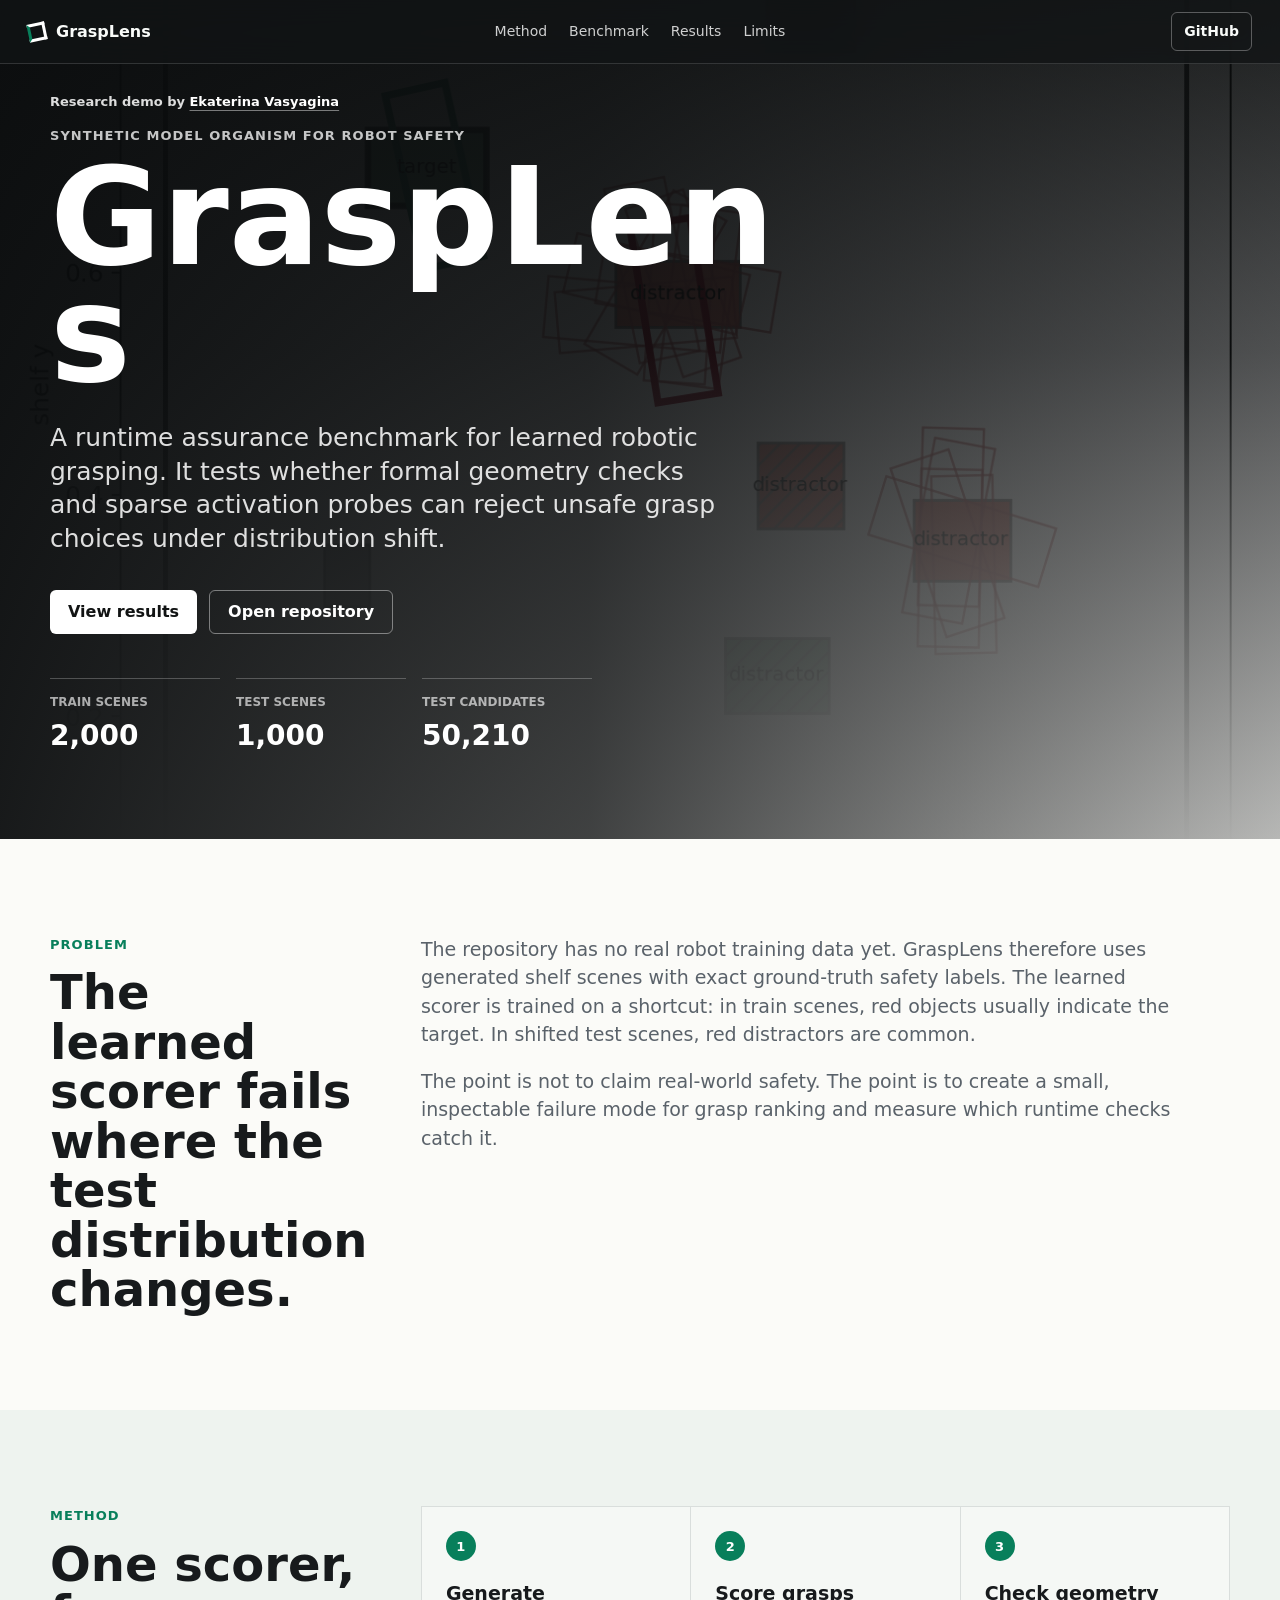
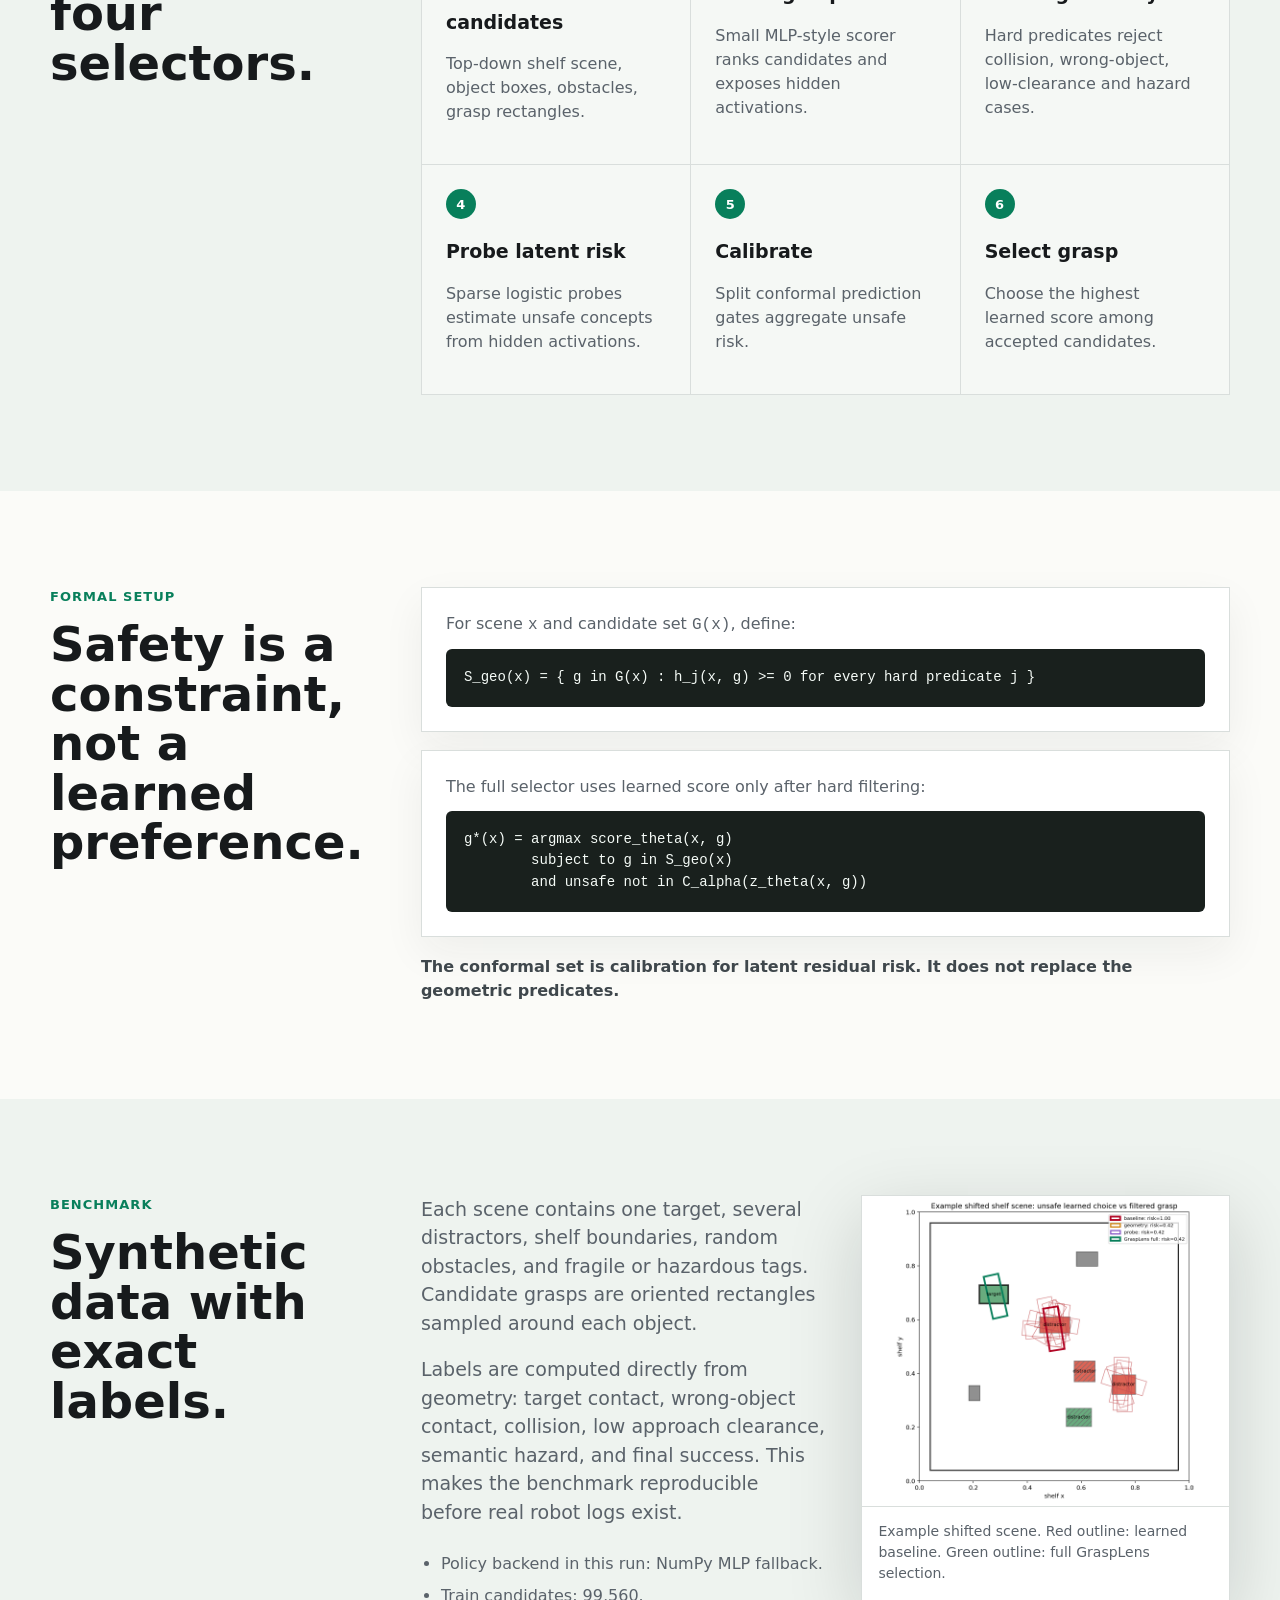
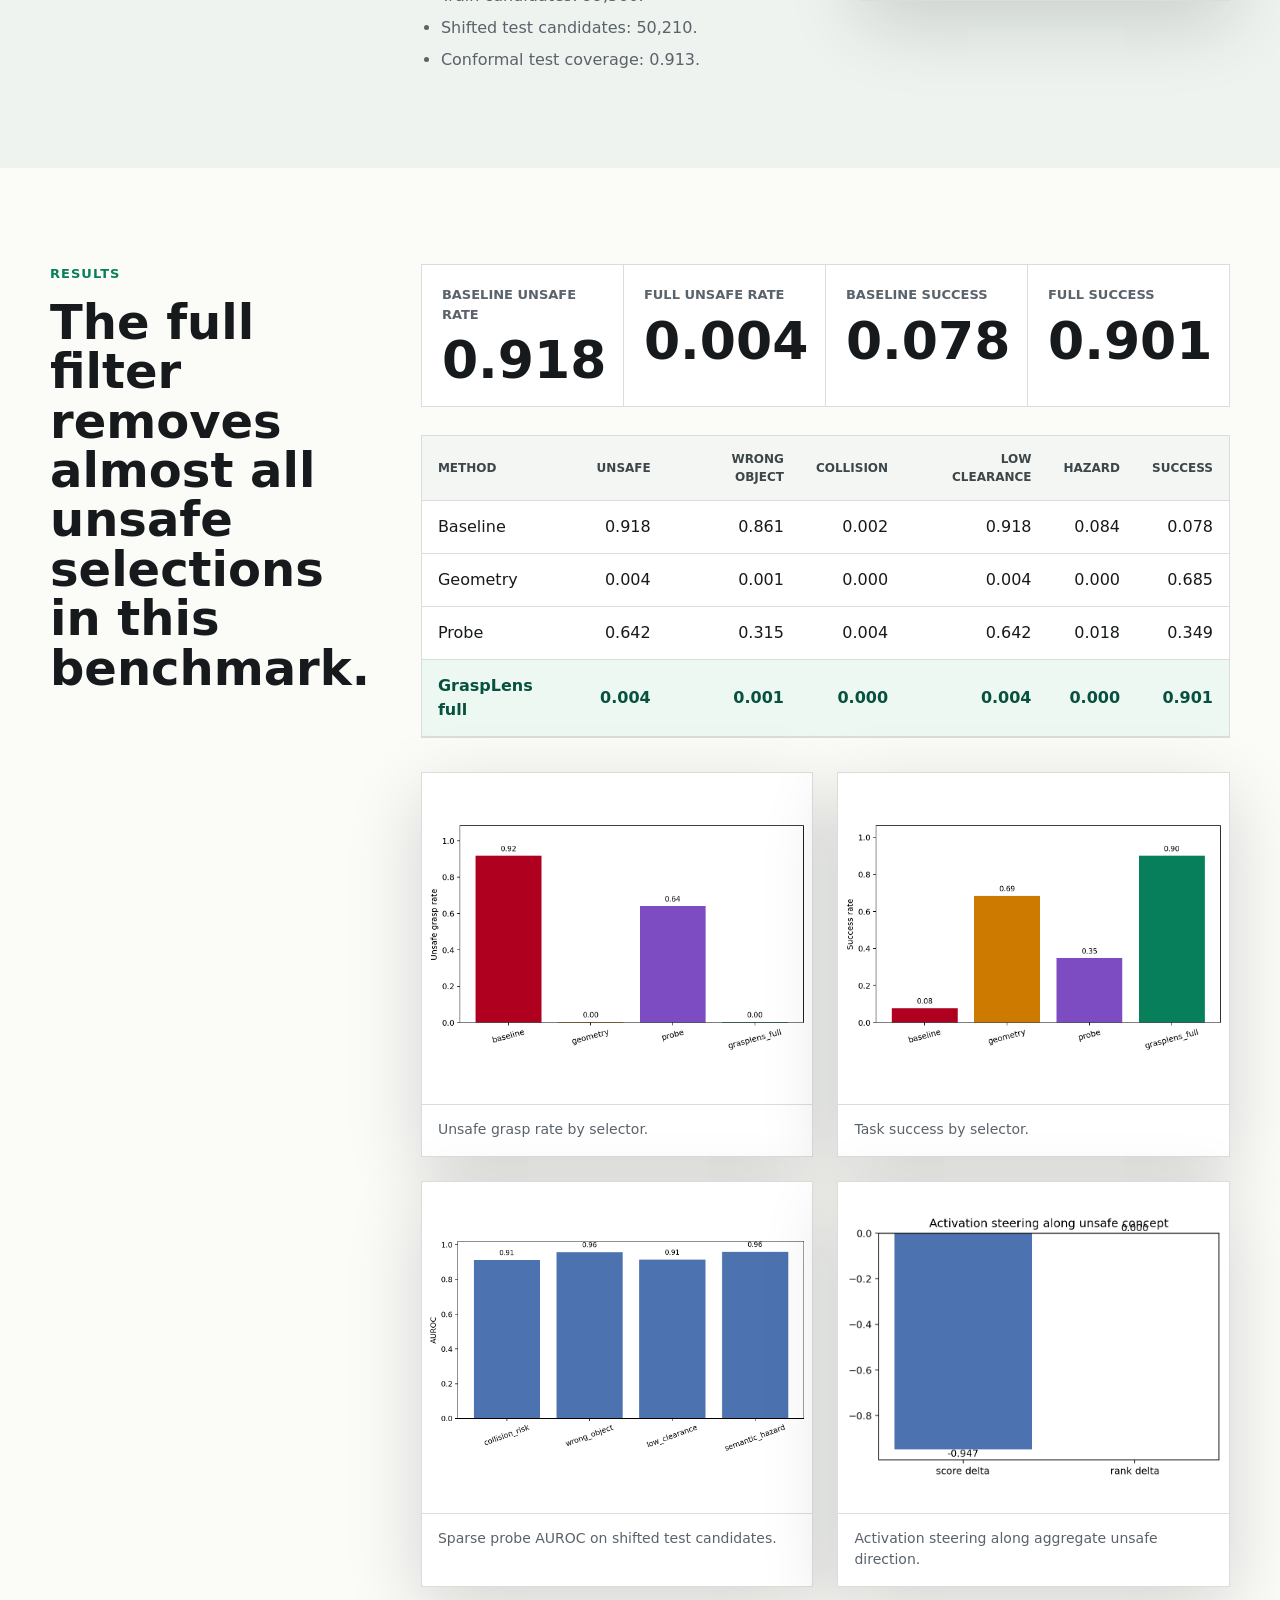
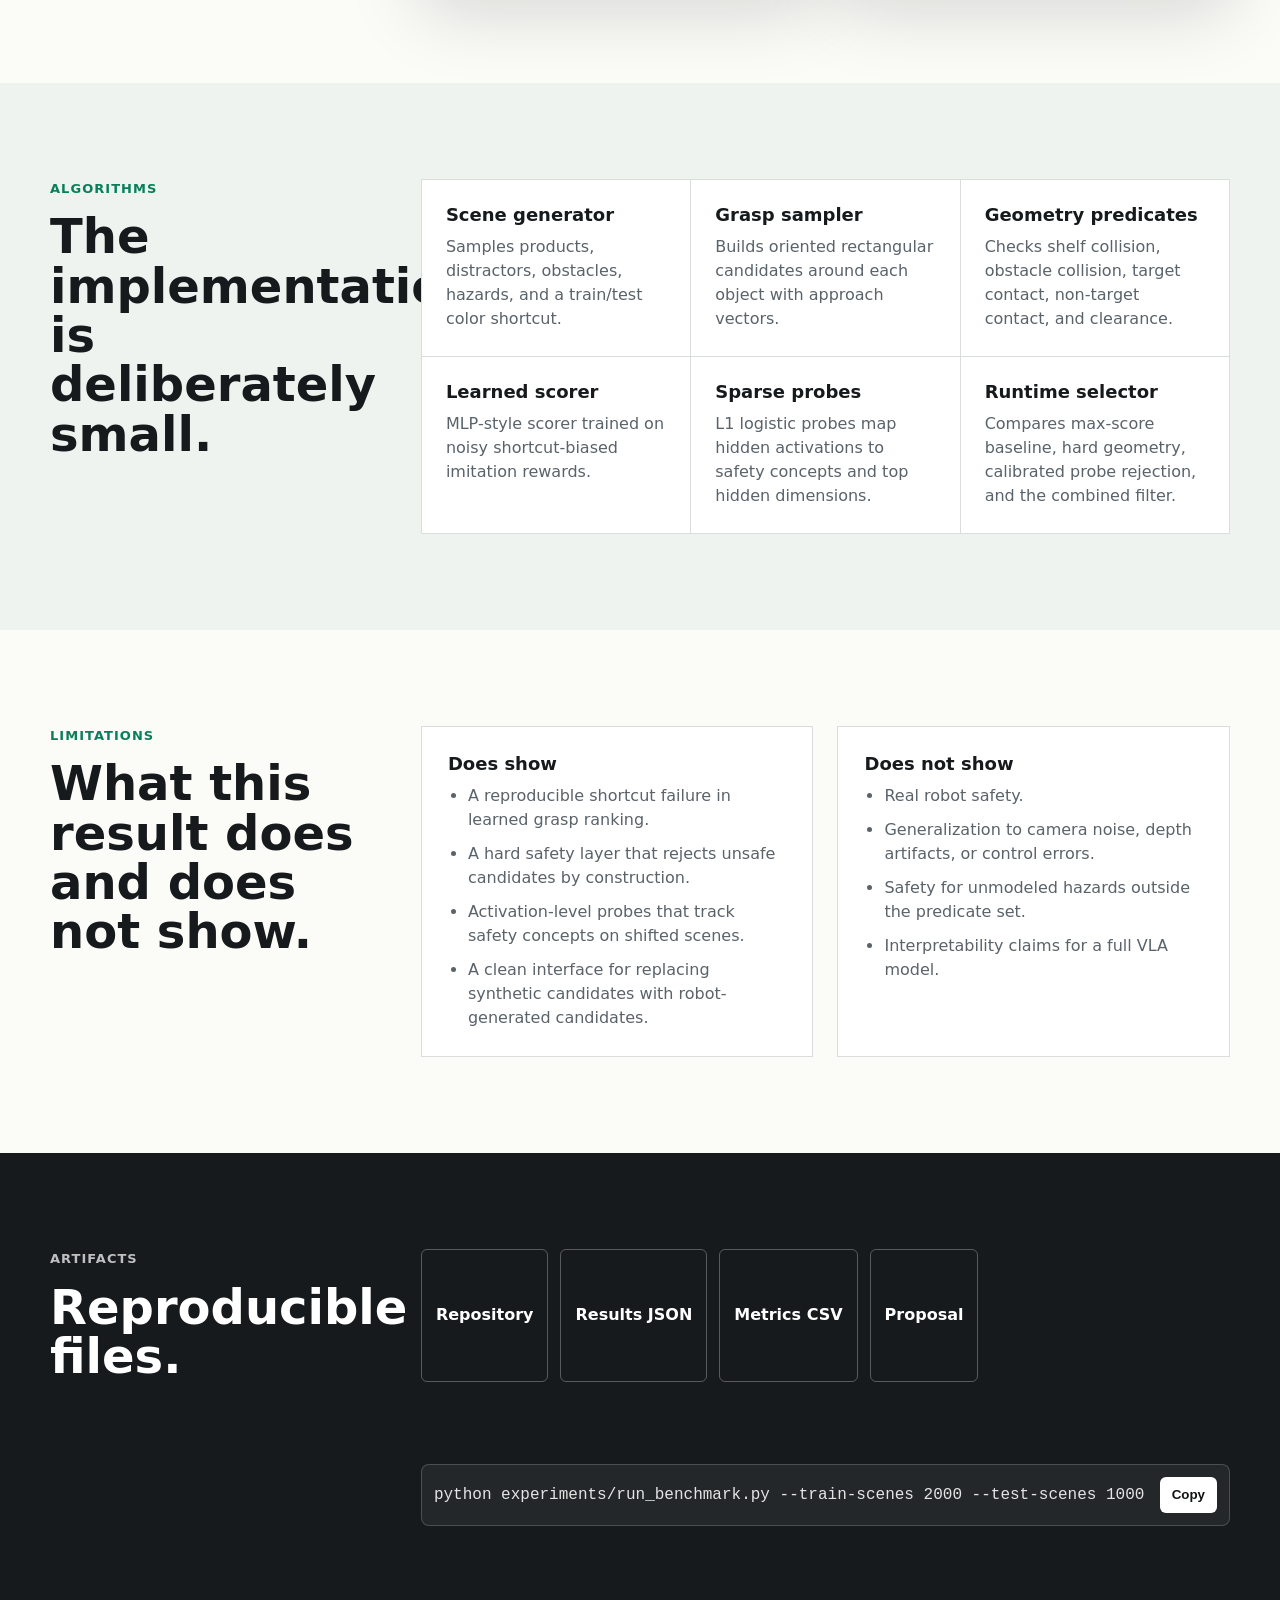
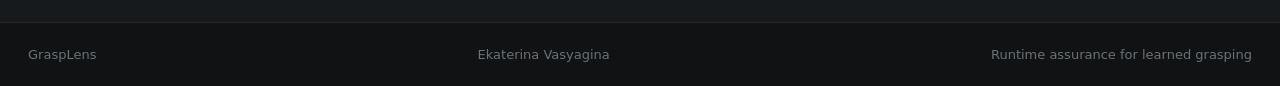
==== docs/index.html @ 4c976c4c "Add GitHub Pages R&D site" ====
<!doctype html>
<html lang="en">
  <head>
    <meta charset="utf-8" />
    <meta name="viewport" content="width=device-width, initial-scale=1" />
    <title>GraspLens | Interpretable Runtime Assurance for Learned Grasping</title>
    <meta
      name="description"
      content="GraspLens is a synthetic R&D benchmark for learned robotic grasping under distribution shift, with formal safety predicates, sparse probes, and runtime filtering."
    />
    <meta property="og:title" content="GraspLens" />
    <meta
      property="og:description"
      content="Interpretable runtime assurance benchmark for learned robotic grasping."
    />
    <meta property="og:type" content="website" />
    <link rel="stylesheet" href="assets/styles.css" />
  </head>
  <body>
    <header class="site-header" aria-label="Primary navigation">
      <a class="brand" href="#top" aria-label="GraspLens home">
        <span class="brand-mark" aria-hidden="true"></span>
        <span>GraspLens</span>
      </a>
      <nav class="nav-links" aria-label="Page sections">
        <a href="#method">Method</a>
        <a href="#benchmark">Benchmark</a>
        <a href="#results">Results</a>
        <a href="#limits">Limits</a>
      </nav>
      <a class="repo-link" href="https://github.com/vskates/grasplens">GitHub</a>
    </header>

    <main id="top">
      <section class="hero" aria-labelledby="hero-title">
        <div class="hero-media" aria-hidden="true">
          <img src="assets/figures/example_scene.png" alt="" />
        </div>
        <div class="hero-shade" aria-hidden="true"></div>
        <div class="hero-content">
          <p class="author-line">
            Research demo by
            <a href="https://www.linkedin.com/in/ekaterina-vasyagina-bentley-3b357a39a/">
              Ekaterina Vasyagina
            </a>
          </p>
          <p class="eyebrow">Synthetic model organism for robot safety</p>
          <h1 id="hero-title">GraspLens</h1>
          <p class="hero-copy">
            A runtime assurance benchmark for learned robotic grasping. It tests whether
            formal geometry checks and sparse activation probes can reject unsafe grasp
            choices under distribution shift.
          </p>
          <div class="hero-actions" aria-label="Project links">
            <a class="button primary" href="#results">View results</a>
            <a class="button secondary" href="https://github.com/vskates/grasplens">Open repository</a>
          </div>
          <dl class="hero-stats" aria-label="Default run summary">
            <div>
              <dt>Train scenes</dt>
              <dd>2,000</dd>
            </div>
            <div>
              <dt>Test scenes</dt>
              <dd>1,000</dd>
            </div>
            <div>
              <dt>Test candidates</dt>
              <dd>50,210</dd>
            </div>
          </dl>
        </div>
      </section>

      <section class="section lead-section" aria-labelledby="summary-title">
        <div class="section-grid">
          <div>
            <p class="section-label">Problem</p>
            <h2 id="summary-title">The learned scorer fails where the test distribution changes.</h2>
          </div>
          <div class="lead-copy">
            <p>
              The repository has no real robot training data yet. GraspLens therefore uses
              generated shelf scenes with exact ground-truth safety labels. The learned
              scorer is trained on a shortcut: in train scenes, red objects usually indicate
              the target. In shifted test scenes, red distractors are common.
            </p>
            <p>
              The point is not to claim real-world safety. The point is to create a small,
              inspectable failure mode for grasp ranking and measure which runtime checks
              catch it.
            </p>
          </div>
        </div>
      </section>

      <section class="section band" id="method" aria-labelledby="method-title">
        <div class="section-grid">
          <div>
            <p class="section-label">Method</p>
            <h2 id="method-title">One scorer, four selectors.</h2>
          </div>
          <div class="method-flow" aria-label="GraspLens pipeline">
            <div class="flow-item">
              <span>1</span>
              <strong>Generate candidates</strong>
              <p>Top-down shelf scene, object boxes, obstacles, grasp rectangles.</p>
            </div>
            <div class="flow-item">
              <span>2</span>
              <strong>Score grasps</strong>
              <p>Small MLP-style scorer ranks candidates and exposes hidden activations.</p>
            </div>
            <div class="flow-item">
              <span>3</span>
              <strong>Check geometry</strong>
              <p>Hard predicates reject collision, wrong-object, low-clearance and hazard cases.</p>
            </div>
            <div class="flow-item">
              <span>4</span>
              <strong>Probe latent risk</strong>
              <p>Sparse logistic probes estimate unsafe concepts from hidden activations.</p>
            </div>
            <div class="flow-item">
              <span>5</span>
              <strong>Calibrate</strong>
              <p>Split conformal prediction gates aggregate unsafe risk.</p>
            </div>
            <div class="flow-item">
              <span>6</span>
              <strong>Select grasp</strong>
              <p>Choose the highest learned score among accepted candidates.</p>
            </div>
          </div>
        </div>
      </section>

      <section class="section" aria-labelledby="formal-title">
        <div class="section-grid">
          <div>
            <p class="section-label">Formal setup</p>
            <h2 id="formal-title">Safety is a constraint, not a learned preference.</h2>
          </div>
          <div class="formal-blocks">
            <div class="formula-panel">
              <p>For scene <code>x</code> and candidate set <code>G(x)</code>, define:</p>
              <pre><code>S_geo(x) = { g in G(x) : h_j(x, g) >= 0 for every hard predicate j }</code></pre>
            </div>
            <div class="formula-panel">
              <p>The full selector uses learned score only after hard filtering:</p>
              <pre><code>g*(x) = argmax score_theta(x, g)
        subject to g in S_geo(x)
        and unsafe not in C_alpha(z_theta(x, g))</code></pre>
            </div>
            <p class="note">
              The conformal set is calibration for latent residual risk. It does not replace
              the geometric predicates.
            </p>
          </div>
        </div>
      </section>

      <section class="section band" id="benchmark" aria-labelledby="benchmark-title">
        <div class="section-grid">
          <div>
            <p class="section-label">Benchmark</p>
            <h2 id="benchmark-title">Synthetic data with exact labels.</h2>
          </div>
          <div class="benchmark-layout">
            <div class="benchmark-text">
              <p>
                Each scene contains one target, several distractors, shelf boundaries,
                random obstacles, and fragile or hazardous tags. Candidate grasps are
                oriented rectangles sampled around each object.
              </p>
              <p>
                Labels are computed directly from geometry: target contact, wrong-object
                contact, collision, low approach clearance, semantic hazard, and final
                success. This makes the benchmark reproducible before real robot logs exist.
              </p>
              <ul class="tight-list">
                <li>Policy backend in this run: NumPy MLP fallback.</li>
                <li>Train candidates: 99,560.</li>
                <li>Shifted test candidates: 50,210.</li>
                <li>Conformal test coverage: 0.913.</li>
              </ul>
            </div>
            <figure class="image-frame">
              <img
                src="assets/figures/example_scene.png"
                alt="Example shelf scene where the learned baseline selects a red distractor and GraspLens selects the target."
              />
              <figcaption>
                Example shifted scene. Red outline: learned baseline. Green outline:
                full GraspLens selection.
              </figcaption>
            </figure>
          </div>
        </div>
      </section>

      <section class="section results-section" id="results" aria-labelledby="results-title">
        <div class="section-grid">
          <div>
            <p class="section-label">Results</p>
            <h2 id="results-title">The full filter removes almost all unsafe selections in this benchmark.</h2>
          </div>
          <div>
            <div class="metric-strip" aria-label="Key result metrics">
              <div>
                <span>Baseline unsafe rate</span>
                <strong>0.918</strong>
              </div>
              <div>
                <span>Full unsafe rate</span>
                <strong>0.004</strong>
              </div>
              <div>
                <span>Baseline success</span>
                <strong>0.078</strong>
              </div>
              <div>
                <span>Full success</span>
                <strong>0.901</strong>
              </div>
            </div>

            <div class="table-wrap">
              <table>
                <thead>
                  <tr>
                    <th>Method</th>
                    <th>Unsafe</th>
                    <th>Wrong object</th>
                    <th>Collision</th>
                    <th>Low clearance</th>
                    <th>Hazard</th>
                    <th>Success</th>
                  </tr>
                </thead>
                <tbody>
                  <tr>
                    <td>Baseline</td>
                    <td>0.918</td>
                    <td>0.861</td>
                    <td>0.002</td>
                    <td>0.918</td>
                    <td>0.084</td>
                    <td>0.078</td>
                  </tr>
                  <tr>
                    <td>Geometry</td>
                    <td>0.004</td>
                    <td>0.001</td>
                    <td>0.000</td>
                    <td>0.004</td>
                    <td>0.000</td>
                    <td>0.685</td>
                  </tr>
                  <tr>
                    <td>Probe</td>
                    <td>0.642</td>
                    <td>0.315</td>
                    <td>0.004</td>
                    <td>0.642</td>
                    <td>0.018</td>
                    <td>0.349</td>
                  </tr>
                  <tr class="strong-row">
                    <td>GraspLens full</td>
                    <td>0.004</td>
                    <td>0.001</td>
                    <td>0.000</td>
                    <td>0.004</td>
                    <td>0.000</td>
                    <td>0.901</td>
                  </tr>
                </tbody>
              </table>
            </div>

            <div class="figure-grid">
              <figure class="image-frame">
                <img src="assets/figures/unsafe_rate_by_method.png" alt="Unsafe grasp rate by selection method." />
                <figcaption>Unsafe grasp rate by selector.</figcaption>
              </figure>
              <figure class="image-frame">
                <img src="assets/figures/success_rate_by_method.png" alt="Success rate by selection method." />
                <figcaption>Task success by selector.</figcaption>
              </figure>
              <figure class="image-frame">
                <img src="assets/figures/probe_auroc_by_concept.png" alt="Probe AUROC values for safety concepts." />
                <figcaption>Sparse probe AUROC on shifted test candidates.</figcaption>
              </figure>
              <figure class="image-frame">
                <img src="assets/figures/activation_patching_effect.png" alt="Activation patching effect on unsafe ranking." />
                <figcaption>Activation steering along aggregate unsafe direction.</figcaption>
              </figure>
            </div>
          </div>
        </div>
      </section>

      <section class="section band" aria-labelledby="algorithms-title">
        <div class="section-grid">
          <div>
            <p class="section-label">Algorithms</p>
            <h2 id="algorithms-title">The implementation is deliberately small.</h2>
          </div>
          <div class="algorithm-grid">
            <article>
              <h3>Scene generator</h3>
              <p>Samples products, distractors, obstacles, hazards, and a train/test color shortcut.</p>
            </article>
            <article>
              <h3>Grasp sampler</h3>
              <p>Builds oriented rectangular candidates around each object with approach vectors.</p>
            </article>
            <article>
              <h3>Geometry predicates</h3>
              <p>Checks shelf collision, obstacle collision, target contact, non-target contact, and clearance.</p>
            </article>
            <article>
              <h3>Learned scorer</h3>
              <p>MLP-style scorer trained on noisy shortcut-biased imitation rewards.</p>
            </article>
            <article>
              <h3>Sparse probes</h3>
              <p>L1 logistic probes map hidden activations to safety concepts and top hidden dimensions.</p>
            </article>
            <article>
              <h3>Runtime selector</h3>
              <p>Compares max-score baseline, hard geometry, calibrated probe rejection, and the combined filter.</p>
            </article>
          </div>
        </div>
      </section>

      <section class="section" id="limits" aria-labelledby="limits-title">
        <div class="section-grid">
          <div>
            <p class="section-label">Limitations</p>
            <h2 id="limits-title">What this result does and does not show.</h2>
          </div>
          <div class="limits-grid">
            <div>
              <h3>Does show</h3>
              <ul>
                <li>A reproducible shortcut failure in learned grasp ranking.</li>
                <li>A hard safety layer that rejects unsafe candidates by construction.</li>
                <li>Activation-level probes that track safety concepts on shifted scenes.</li>
                <li>A clean interface for replacing synthetic candidates with robot-generated candidates.</li>
              </ul>
            </div>
            <div>
              <h3>Does not show</h3>
              <ul>
                <li>Real robot safety.</li>
                <li>Generalization to camera noise, depth artifacts, or control errors.</li>
                <li>Safety for unmodeled hazards outside the predicate set.</li>
                <li>Interpretability claims for a full VLA model.</li>
              </ul>
            </div>
          </div>
        </div>
      </section>

      <section class="section artifacts" aria-labelledby="artifacts-title">
        <div class="section-grid">
          <div>
            <p class="section-label">Artifacts</p>
            <h2 id="artifacts-title">Reproducible files.</h2>
          </div>
          <div class="artifact-actions">
            <a href="https://github.com/vskates/grasplens">Repository</a>
            <a href="assets/data/results.json">Results JSON</a>
            <a href="assets/data/metrics.csv">Metrics CSV</a>
            <a href="https://github.com/vskates/grasplens/blob/main/proposal.md">Proposal</a>
          </div>
          <div class="run-command">
            <code>python experiments/run_benchmark.py --train-scenes 2000 --test-scenes 1000 --seed 0</code>
            <button type="button" data-copy-command aria-label="Copy run command">Copy</button>
          </div>
        </div>
      </section>
    </main>

    <footer class="site-footer">
      <span>GraspLens</span>
      <span>Ekaterina Vasyagina</span>
      <span>Runtime assurance for learned grasping</span>
    </footer>

    <script src="assets/site.js"></script>
  </body>
</html>
---- docs/assets/styles.css ----
:root {
  --ink: #171a1c;
  --muted: #5a626a;
  --line: #d9dedc;
  --paper: #fbfbf8;
  --band: #eef3ef;
  --green: #087f5b;
  --green-dark: #07513f;
  --red: #b21d3a;
  --amber: #c57218;
  --blue: #336a96;
  --violet: #7552a7;
  --shadow: 0 22px 70px rgba(13, 20, 18, 0.16);
  --max: 1180px;
}

* {
  box-sizing: border-box;
}

html {
  scroll-behavior: smooth;
}

body {
  margin: 0;
  color: var(--ink);
  background: var(--paper);
  font-family:
    Inter, ui-sans-serif, system-ui, -apple-system, BlinkMacSystemFont, "Segoe UI",
    sans-serif;
  line-height: 1.5;
  letter-spacing: 0;
  overflow-x: clip;
}

a {
  color: inherit;
}

img {
  display: block;
  max-width: 100%;
}

code,
pre {
  font-family: "SFMono-Regular", Consolas, "Liberation Mono", monospace;
}

.site-header {
  position: fixed;
  inset: 0 0 auto 0;
  z-index: 20;
  display: grid;
  grid-template-columns: 1fr auto 1fr;
  align-items: center;
  min-height: 64px;
  padding: 0 28px;
  color: #f9fbf9;
  background: rgba(18, 21, 22, 0.76);
  border-bottom: 1px solid rgba(255, 255, 255, 0.14);
  backdrop-filter: blur(18px);
}

.brand,
.repo-link,
.nav-links a,
.button,
.artifact-actions a {
  text-decoration: none;
}

.brand {
  display: inline-flex;
  align-items: center;
  gap: 10px;
  width: fit-content;
  font-weight: 760;
}

.brand-mark {
  width: 18px;
  height: 18px;
  border: 3px solid #ffffff;
  border-left-color: var(--green);
  transform: rotate(-12deg);
}

.nav-links {
  display: inline-flex;
  align-items: center;
  gap: 22px;
  color: rgba(255, 255, 255, 0.8);
  font-size: 14px;
}

.nav-links a:hover,
.repo-link:hover,
.author-line a:hover {
  color: #ffffff;
}

.repo-link {
  justify-self: end;
  padding: 8px 12px;
  border: 1px solid rgba(255, 255, 255, 0.3);
  border-radius: 6px;
  font-size: 14px;
  font-weight: 650;
}

.hero {
  position: relative;
  min-height: 86vh;
  overflow: hidden;
  color: #ffffff;
  background: #161819;
}

.hero-media,
.hero-shade {
  position: absolute;
  inset: 0;
}

.hero-media img {
  width: 100%;
  height: 100%;
  object-fit: cover;
  object-position: 64% 54%;
  filter: grayscale(0.15) saturate(0.8) contrast(1.08);
  opacity: 0.46;
}

.hero-shade {
  background:
    linear-gradient(90deg, rgba(10, 12, 13, 0.94) 0%, rgba(12, 14, 15, 0.78) 46%, rgba(12, 14, 15, 0.28) 100%),
    linear-gradient(180deg, rgba(8, 10, 10, 0.78) 0%, rgba(8, 10, 10, 0.2) 42%, rgba(251, 251, 248, 0.98) 100%);
}

.hero-content {
  position: relative;
  z-index: 2;
  display: flex;
  flex-direction: column;
  justify-content: center;
  width: min(calc(100% - 40px), var(--max));
  min-height: 86vh;
  margin: 0 auto;
  padding: 92px 0 82px;
}

.author-line,
.eyebrow,
.section-label {
  margin: 0 0 14px;
  color: rgba(255, 255, 255, 0.76);
  font-size: 13px;
  font-weight: 760;
  letter-spacing: 0.08em;
  text-transform: uppercase;
}

.author-line {
  color: rgba(255, 255, 255, 0.86);
  text-transform: none;
  letter-spacing: 0;
}

.author-line a {
  color: #ffffff;
  text-decoration-color: rgba(255, 255, 255, 0.44);
  text-underline-offset: 4px;
}

.hero h1 {
  margin: 0;
  max-width: 780px;
  font-size: clamp(72px, 11vw, 136px);
  line-height: 0.86;
  letter-spacing: 0;
  overflow-wrap: anywhere;
}

.hero-copy {
  max-width: 680px;
  margin: 28px 0 0;
  color: rgba(255, 255, 255, 0.86);
  font-size: clamp(18px, 2.2vw, 25px);
  line-height: 1.35;
}

.hero-actions {
  display: flex;
  flex-wrap: wrap;
  gap: 12px;
  margin-top: 34px;
}

.button {
  display: inline-flex;
  align-items: center;
  justify-content: center;
  min-height: 44px;
  padding: 0 18px;
  border-radius: 6px;
  font-weight: 760;
}

.button.primary {
  background: #ffffff;
  color: #111313;
}

.button.secondary {
  color: #ffffff;
  border: 1px solid rgba(255, 255, 255, 0.42);
}

.hero-stats {
  display: grid;
  grid-template-columns: repeat(3, minmax(0, 170px));
  gap: 16px;
  max-width: 560px;
  margin: 44px 0 0;
}

.hero-stats div {
  padding-top: 14px;
  border-top: 1px solid rgba(255, 255, 255, 0.24);
}

.hero-stats dt {
  color: rgba(255, 255, 255, 0.64);
  font-size: 12px;
  font-weight: 720;
  text-transform: uppercase;
}

.hero-stats dd {
  margin: 4px 0 0;
  color: #ffffff;
  font-size: 28px;
  font-weight: 790;
}

.section {
  padding: 96px 0;
}

.band {
  background: var(--band);
}

.section-grid {
  display: grid;
  grid-template-columns: minmax(220px, 0.55fr) minmax(0, 1.45fr);
  gap: 64px;
  width: min(calc(100% - 40px), var(--max));
  margin: 0 auto;
}

.section-label {
  color: var(--green);
}

h2 {
  margin: 0;
  max-width: 460px;
  font-size: clamp(30px, 4vw, 48px);
  line-height: 1.03;
  letter-spacing: 0;
}

h3 {
  margin: 0 0 10px;
  font-size: 18px;
  line-height: 1.2;
}

p {
  color: var(--muted);
}

.lead-copy p,
.benchmark-text p {
  max-width: 760px;
  margin: 0 0 18px;
  font-size: 19px;
}

.method-flow {
  display: grid;
  grid-template-columns: repeat(3, minmax(0, 1fr));
  border-top: 1px solid var(--line);
  border-left: 1px solid var(--line);
}

.flow-item {
  min-height: 190px;
  padding: 24px;
  border-right: 1px solid var(--line);
  border-bottom: 1px solid var(--line);
  background: rgba(255, 255, 255, 0.38);
}

.flow-item span {
  display: inline-grid;
  place-items: center;
  width: 30px;
  height: 30px;
  margin-bottom: 18px;
  color: #ffffff;
  background: var(--green);
  border-radius: 50%;
  font-size: 13px;
  font-weight: 800;
}

.flow-item strong {
  display: block;
  font-size: 19px;
}

.flow-item p,
.algorithm-grid p,
.limits-grid li,
.tight-list li {
  color: var(--muted);
}

.formal-blocks {
  display: grid;
  gap: 18px;
}

.formula-panel {
  padding: 24px;
  background: #ffffff;
  border: 1px solid var(--line);
  box-shadow: 0 16px 40px rgba(30, 38, 34, 0.06);
}

.formula-panel p {
  margin: 0 0 12px;
}

pre {
  margin: 0;
  overflow-x: auto;
  padding: 18px;
  color: #f5fbf7;
  background: #19201d;
  border-radius: 6px;
  font-size: 14px;
  line-height: 1.55;
}

.note {
  max-width: 720px;
  margin: 0;
  color: #3f474c;
  font-weight: 620;
}

.benchmark-layout {
  display: grid;
  grid-template-columns: minmax(0, 0.9fr) minmax(300px, 0.82fr);
  gap: 36px;
  align-items: start;
}

.tight-list {
  display: grid;
  gap: 8px;
  margin: 26px 0 0;
  padding-left: 20px;
}

.image-frame {
  margin: 0;
  background: #ffffff;
  border: 1px solid var(--line);
  box-shadow: var(--shadow);
}

.image-frame img {
  width: 100%;
  aspect-ratio: 1.18 / 1;
  object-fit: contain;
  background: #ffffff;
}

.image-frame figcaption {
  padding: 14px 16px 16px;
  color: var(--muted);
  border-top: 1px solid var(--line);
  font-size: 14px;
}

.metric-strip {
  display: grid;
  grid-template-columns: repeat(4, minmax(0, 1fr));
  gap: 1px;
  margin-bottom: 28px;
  background: var(--line);
  border: 1px solid var(--line);
}

.metric-strip div {
  min-height: 116px;
  padding: 20px;
  background: #ffffff;
}

.metric-strip span {
  display: block;
  color: var(--muted);
  font-size: 13px;
  font-weight: 760;
  text-transform: uppercase;
}

.metric-strip strong {
  display: block;
  margin-top: 12px;
  font-size: clamp(34px, 5vw, 52px);
  line-height: 0.95;
}

.table-wrap {
  overflow-x: auto;
  margin-bottom: 34px;
  border: 1px solid var(--line);
  background: #ffffff;
}

table {
  width: 100%;
  min-width: 760px;
  border-collapse: collapse;
}

th,
td {
  padding: 14px 16px;
  text-align: right;
  border-bottom: 1px solid var(--line);
}

th:first-child,
td:first-child {
  text-align: left;
}

th {
  color: #3d4649;
  background: #f4f6f3;
  font-size: 12px;
  text-transform: uppercase;
}

td {
  font-variant-numeric: tabular-nums;
}

.strong-row td {
  color: var(--green-dark);
  font-weight: 820;
  background: #eef8f3;
}

.figure-grid {
  display: grid;
  grid-template-columns: repeat(2, minmax(0, 1fr));
  gap: 24px;
}

.algorithm-grid {
  display: grid;
  grid-template-columns: repeat(3, minmax(0, 1fr));
  gap: 1px;
  background: var(--line);
  border: 1px solid var(--line);
}

.algorithm-grid article {
  min-height: 176px;
  padding: 24px;
  background: #ffffff;
}

.algorithm-grid p {
  margin: 0;
}

.limits-grid {
  display: grid;
  grid-template-columns: repeat(2, minmax(0, 1fr));
  gap: 24px;
}

.limits-grid > div {
  padding: 26px;
  border: 1px solid var(--line);
  background: #ffffff;
}

.limits-grid ul {
  display: grid;
  gap: 10px;
  margin: 0;
  padding-left: 20px;
}

.artifacts {
  background: #171a1c;
  color: #ffffff;
}

.artifacts .section-label,
.artifacts p {
  color: rgba(255, 255, 255, 0.72);
}

.artifact-actions {
  display: flex;
  flex-wrap: wrap;
  gap: 12px;
}

.artifact-actions a {
  display: inline-flex;
  align-items: center;
  min-height: 42px;
  padding: 0 14px;
  color: #ffffff;
  border: 1px solid rgba(255, 255, 255, 0.28);
  border-radius: 6px;
  font-weight: 740;
}

.run-command {
  grid-column: 2;
  display: grid;
  grid-template-columns: minmax(0, 1fr) auto;
  gap: 10px;
  align-items: center;
  margin-top: 18px;
  padding: 12px;
  border: 1px solid rgba(255, 255, 255, 0.18);
  background: rgba(255, 255, 255, 0.06);
  border-radius: 8px;
}

.run-command code {
  overflow-x: auto;
  white-space: nowrap;
  color: rgba(255, 255, 255, 0.88);
}

.run-command button {
  min-height: 36px;
  padding: 0 12px;
  color: #111313;
  background: #ffffff;
  border: 0;
  border-radius: 6px;
  font-weight: 800;
  cursor: pointer;
}

.site-footer {
  display: flex;
  flex-wrap: wrap;
  gap: 10px 28px;
  justify-content: space-between;
  padding: 22px 28px;
  color: #6a7278;
  background: #101213;
  border-top: 1px solid rgba(255, 255, 255, 0.08);
  font-size: 13px;
}

@media (max-width: 980px) {
  .site-header {
    grid-template-columns: 1fr auto;
  }

  .nav-links {
    display: none;
  }

  .section-grid,
  .benchmark-layout {
    grid-template-columns: 1fr;
    gap: 34px;
  }

  h2 {
    max-width: 760px;
  }

  .method-flow,
  .algorithm-grid,
  .figure-grid,
  .limits-grid,
  .metric-strip {
    grid-template-columns: repeat(2, minmax(0, 1fr));
  }

  .run-command {
    grid-column: 1;
  }
}

@media (max-width: 640px) {
  .site-header {
    min-height: 58px;
    padding: 0 16px;
  }

  .repo-link {
    display: none;
  }

  .hero-content {
    width: min(calc(100% - 28px), 362px);
    margin-right: 14px;
    margin-left: 14px;
    padding-top: 84px;
  }

  .hero h1 {
    font-size: clamp(46px, 16vw, 64px);
    line-height: 0.94;
  }

  .hero-copy {
    font-size: 18px;
  }

  .author-line,
  .eyebrow {
    max-width: 100%;
    font-size: 11px;
    line-height: 1.45;
  }

  .hero-stats,
  .method-flow,
  .algorithm-grid,
  .figure-grid,
  .limits-grid,
  .metric-strip,
  .run-command {
    grid-template-columns: 1fr;
  }

  .section {
    padding: 68px 0;
  }

  .section-grid {
    width: min(calc(100% - 28px), 362px);
    margin-right: 14px;
    margin-left: 14px;
  }

  .hero-copy,
  h2,
  p,
  li {
    max-width: 100%;
    overflow-wrap: break-word;
  }

  .flow-item,
  .algorithm-grid article {
    min-height: auto;
  }

  .site-footer {
    padding: 20px 16px;
  }
}
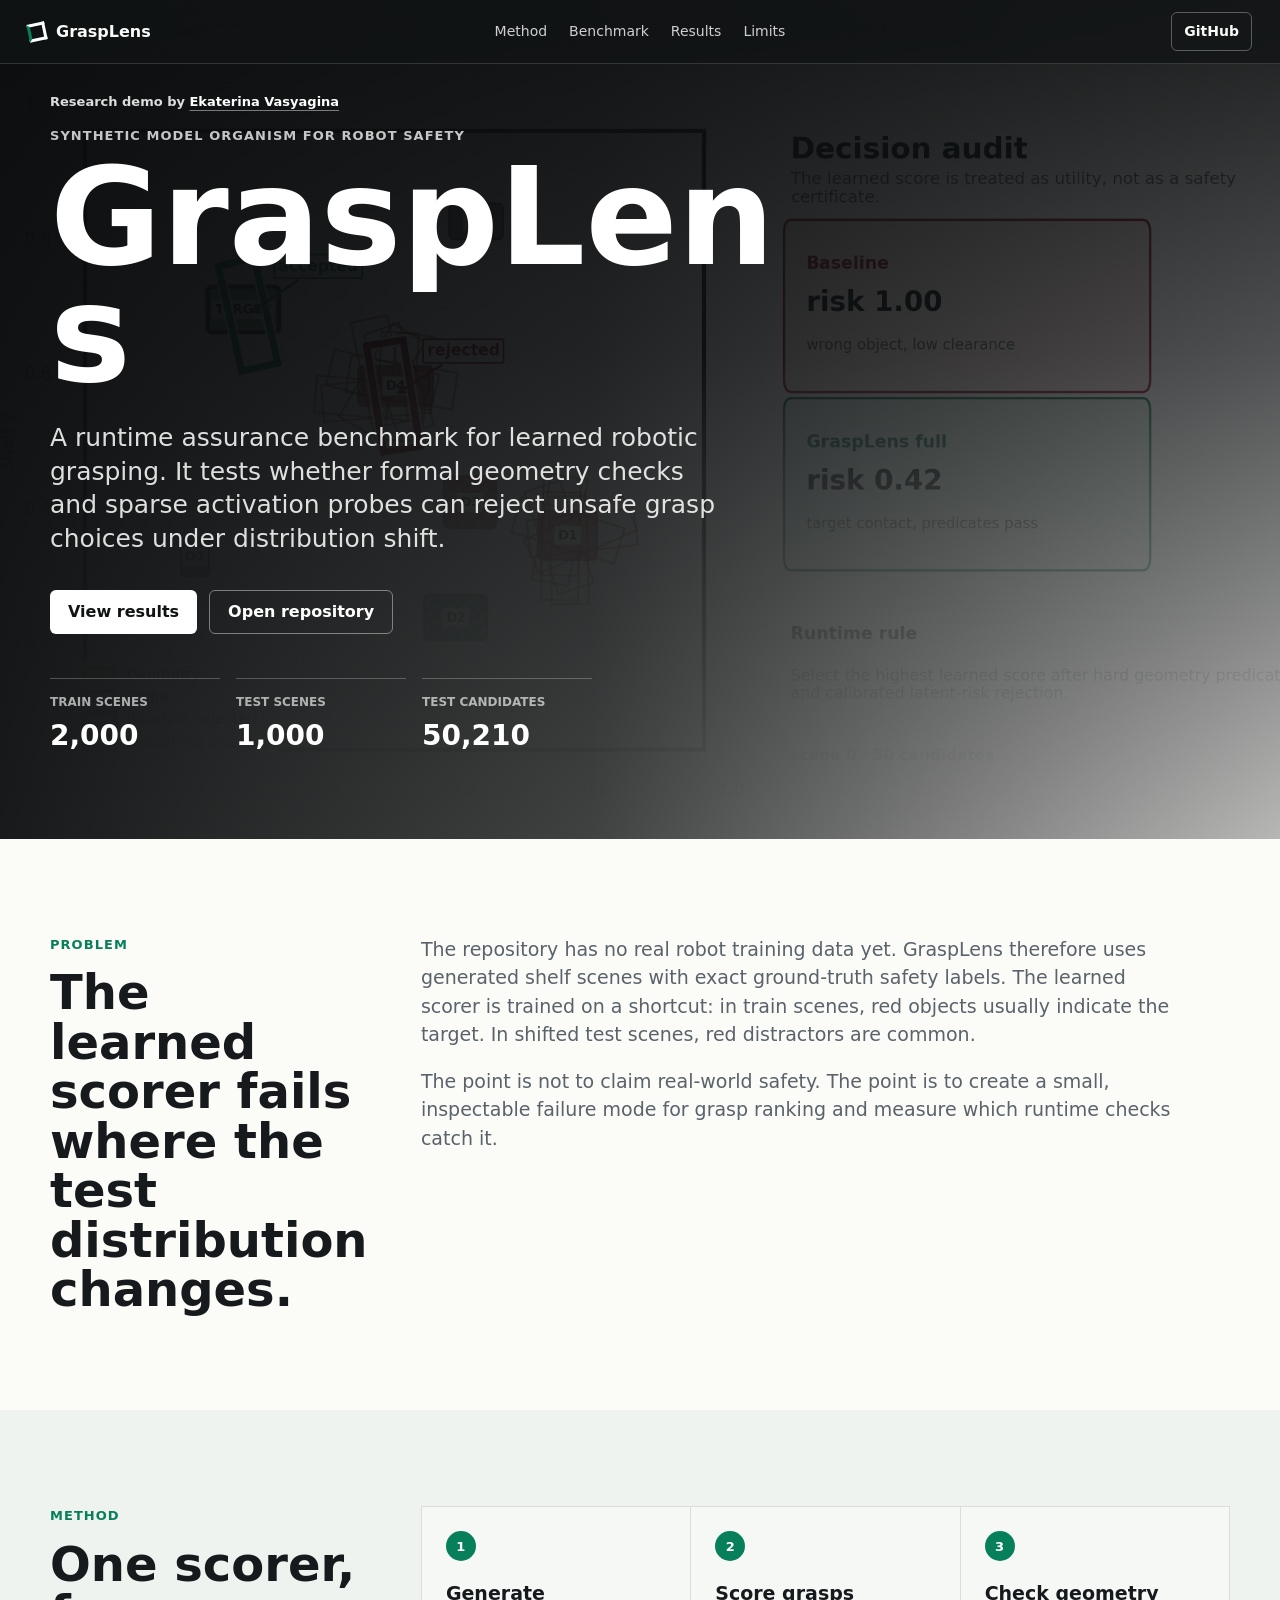
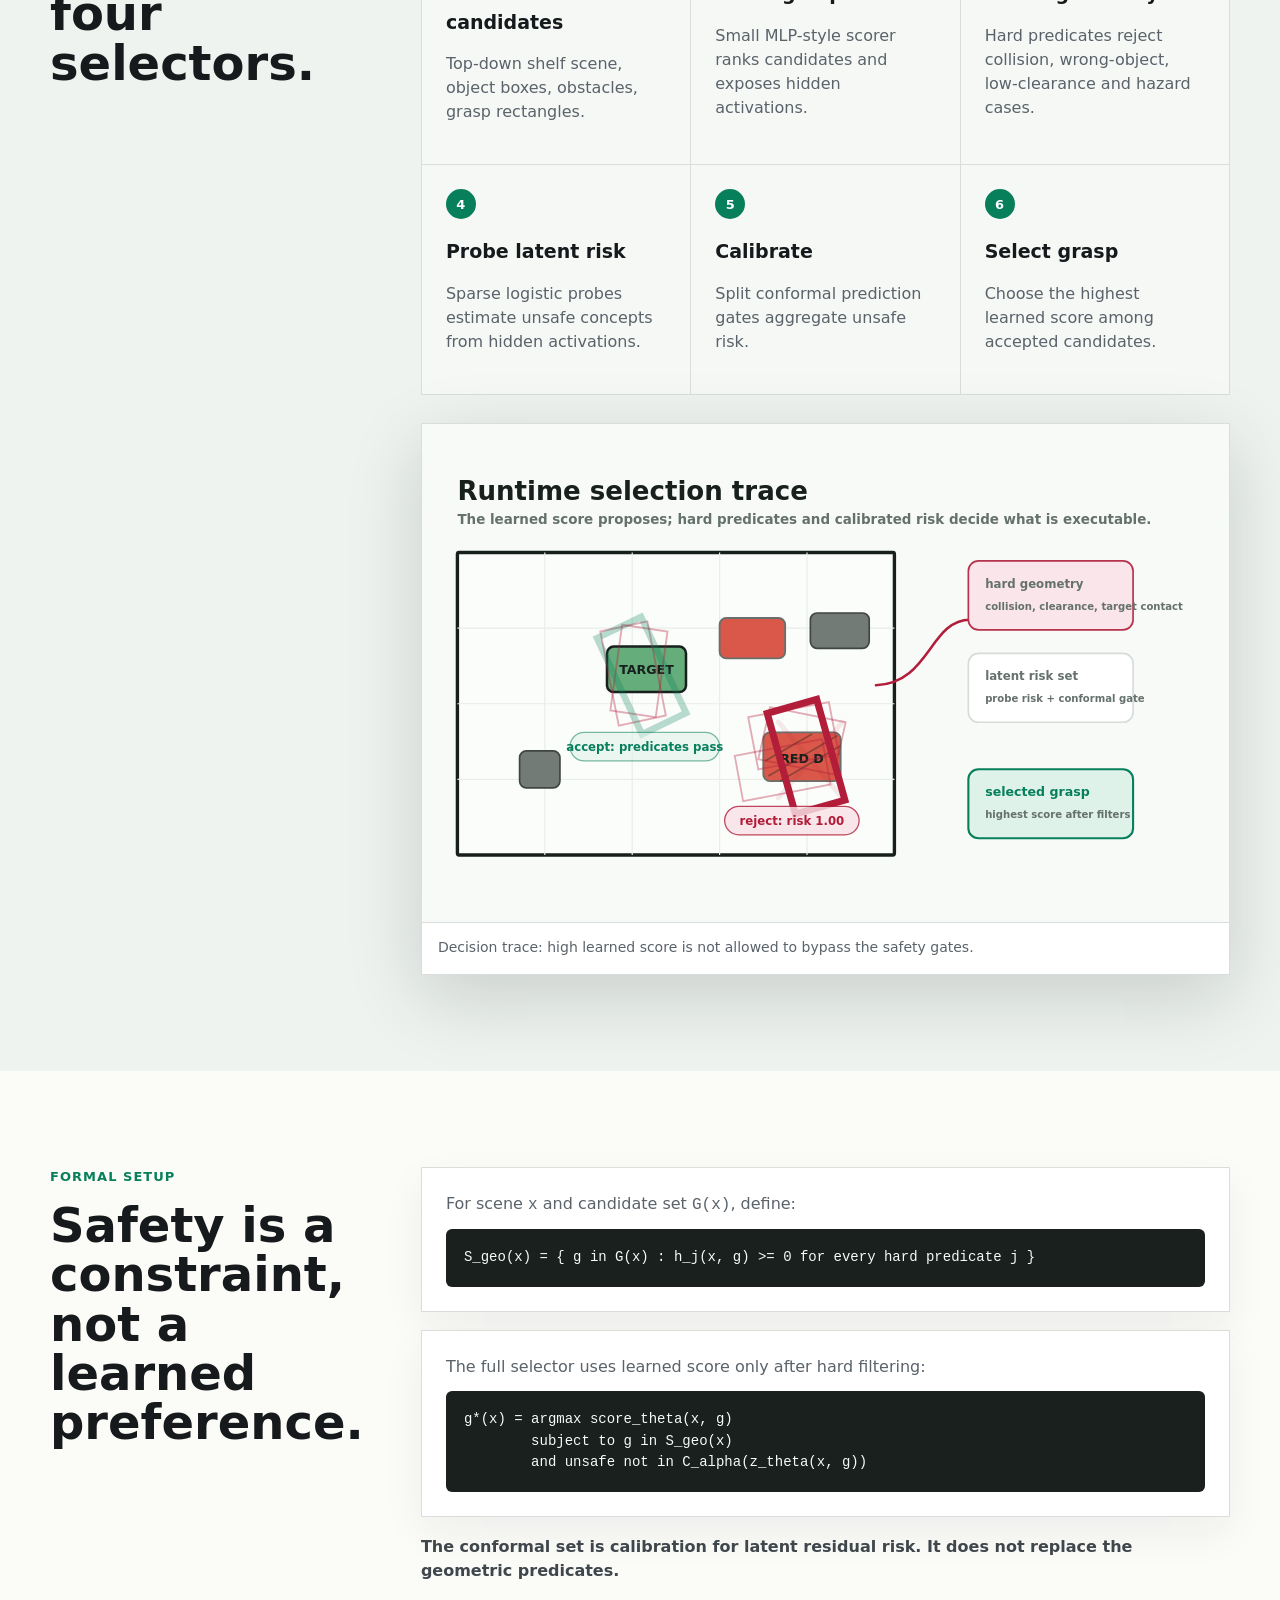
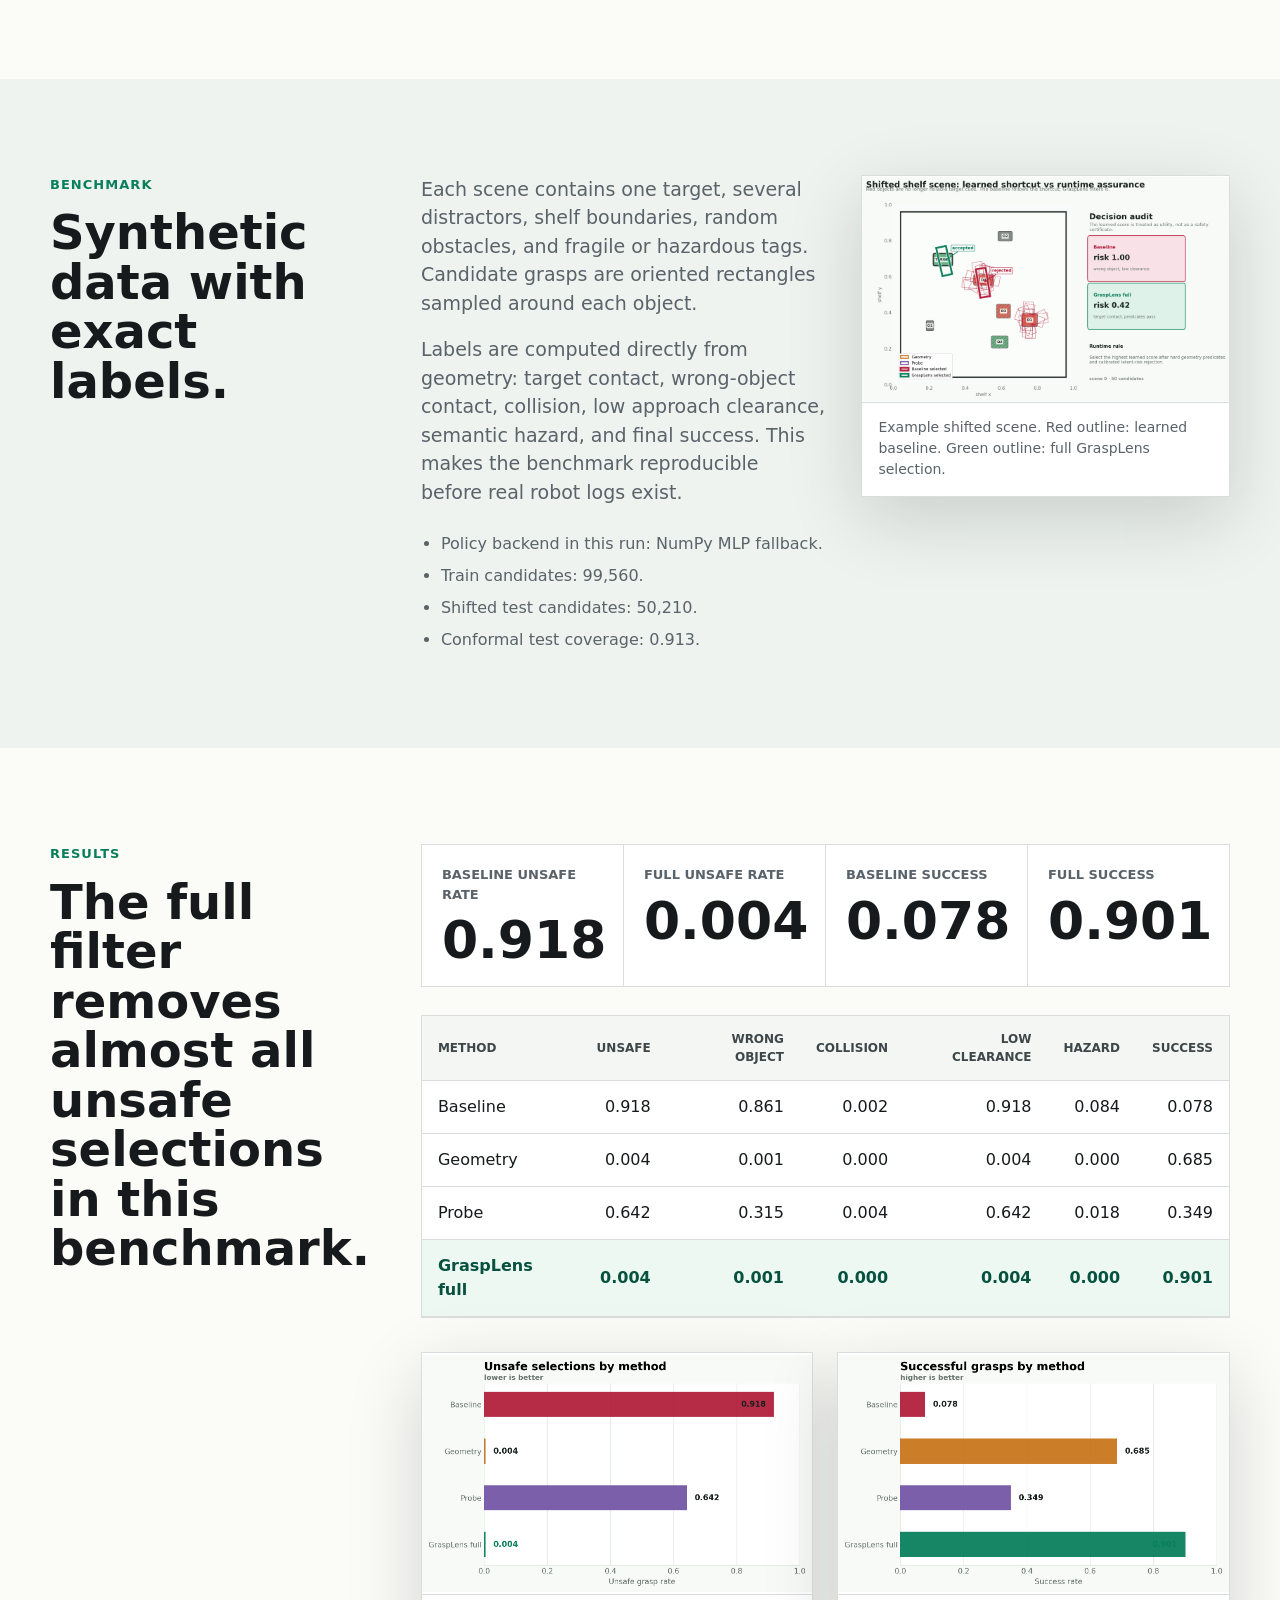
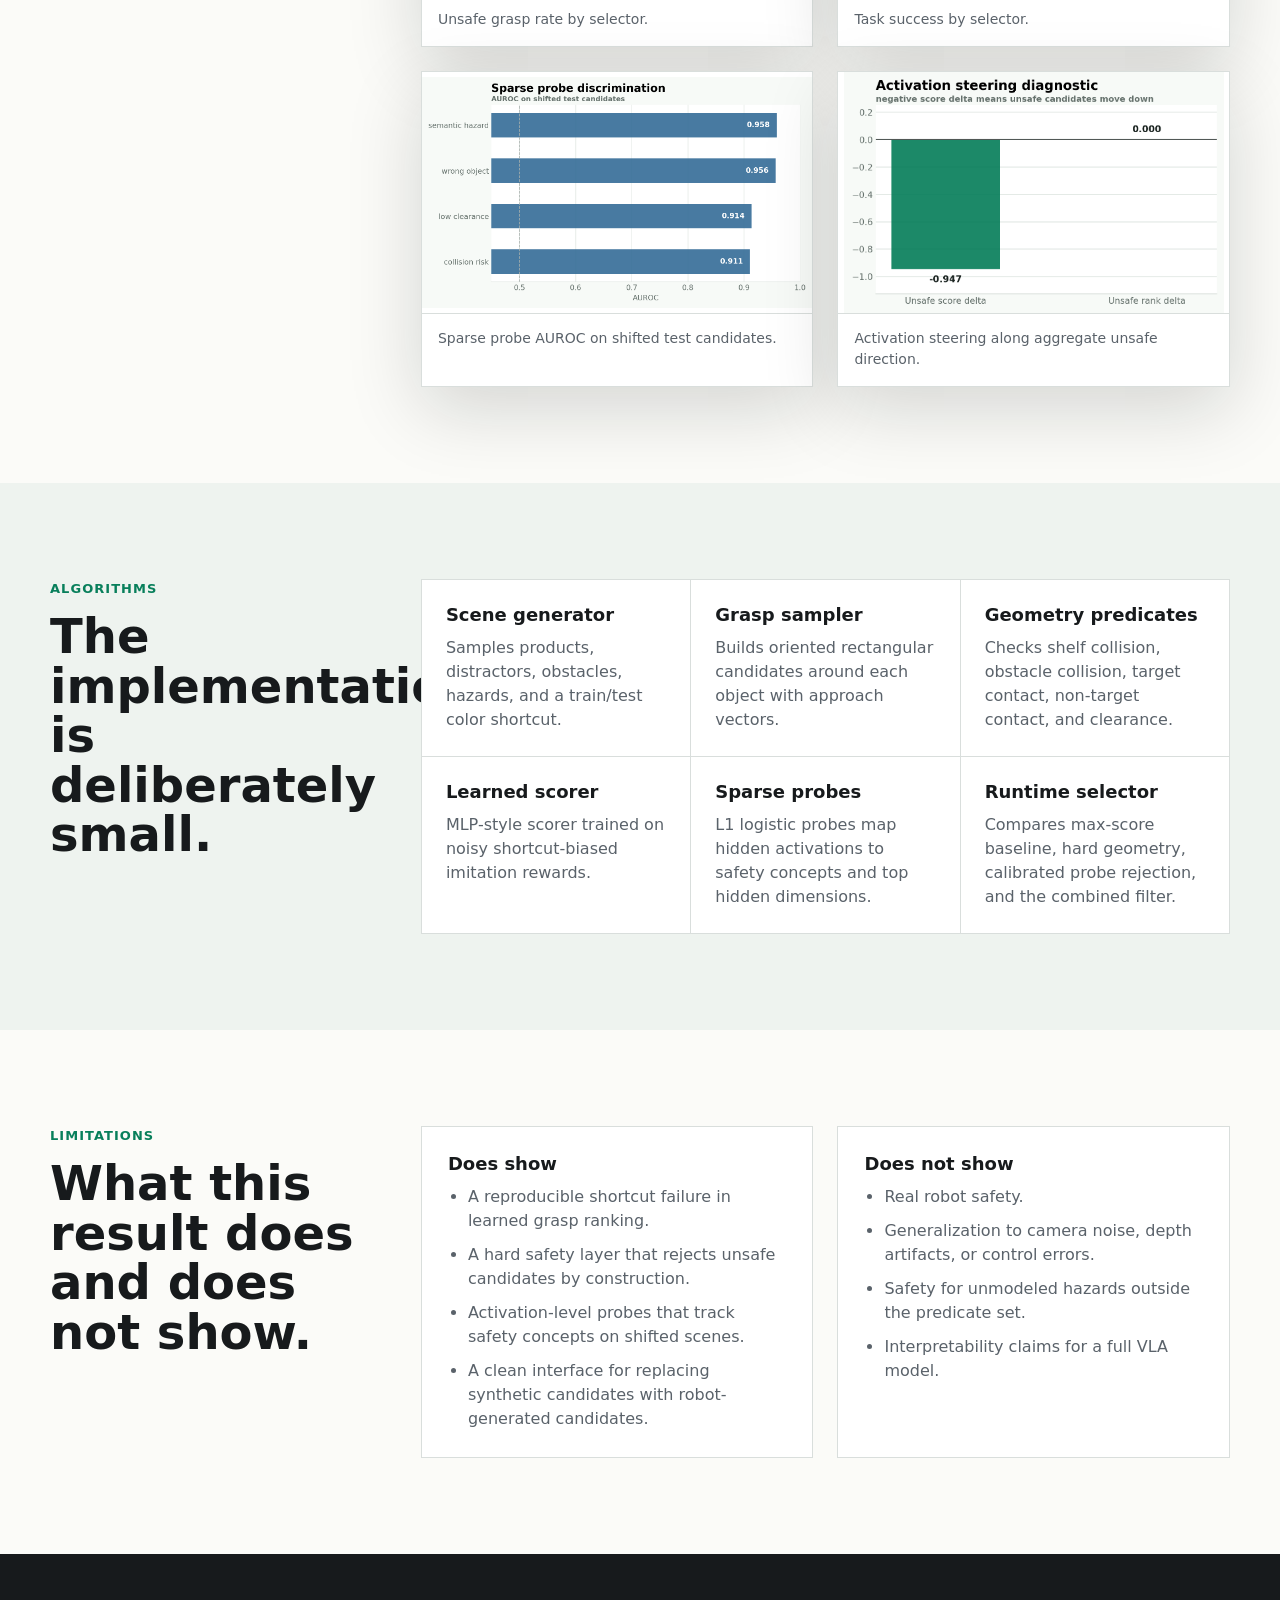
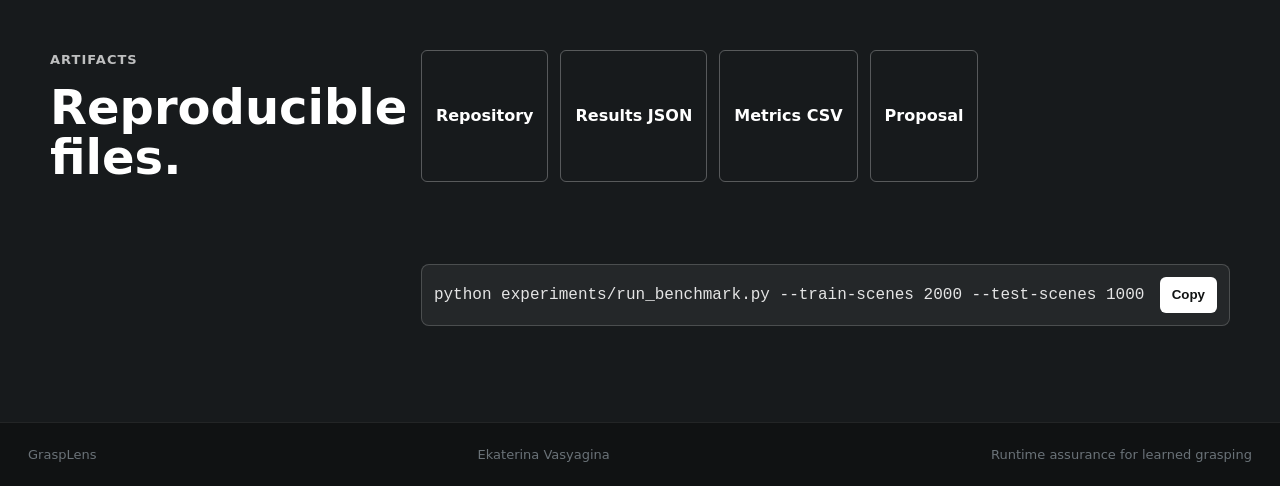
==== commit f2e4eb10: "Redesign project figures and add selection trace" ====
--- a/docs/index.html
+++ b/docs/index.html
@@ -100,37 +100,48 @@
             <p class="section-label">Method</p>
             <h2 id="method-title">One scorer, four selectors.</h2>
           </div>
-          <div class="method-flow" aria-label="GraspLens pipeline">
-            <div class="flow-item">
-              <span>1</span>
-              <strong>Generate candidates</strong>
-              <p>Top-down shelf scene, object boxes, obstacles, grasp rectangles.</p>
-            </div>
-            <div class="flow-item">
-              <span>2</span>
-              <strong>Score grasps</strong>
-              <p>Small MLP-style scorer ranks candidates and exposes hidden activations.</p>
-            </div>
-            <div class="flow-item">
-              <span>3</span>
-              <strong>Check geometry</strong>
-              <p>Hard predicates reject collision, wrong-object, low-clearance and hazard cases.</p>
-            </div>
-            <div class="flow-item">
-              <span>4</span>
-              <strong>Probe latent risk</strong>
-              <p>Sparse logistic probes estimate unsafe concepts from hidden activations.</p>
-            </div>
-            <div class="flow-item">
-              <span>5</span>
-              <strong>Calibrate</strong>
-              <p>Split conformal prediction gates aggregate unsafe risk.</p>
-            </div>
-            <div class="flow-item">
-              <span>6</span>
-              <strong>Select grasp</strong>
-              <p>Choose the highest learned score among accepted candidates.</p>
-            </div>
+          <div class="method-stack">
+            <div class="method-flow" aria-label="GraspLens pipeline">
+              <div class="flow-item">
+                <span>1</span>
+                <strong>Generate candidates</strong>
+                <p>Top-down shelf scene, object boxes, obstacles, grasp rectangles.</p>
+              </div>
+              <div class="flow-item">
+                <span>2</span>
+                <strong>Score grasps</strong>
+                <p>Small MLP-style scorer ranks candidates and exposes hidden activations.</p>
+              </div>
+              <div class="flow-item">
+                <span>3</span>
+                <strong>Check geometry</strong>
+                <p>Hard predicates reject collision, wrong-object, low-clearance and hazard cases.</p>
+              </div>
+              <div class="flow-item">
+                <span>4</span>
+                <strong>Probe latent risk</strong>
+                <p>Sparse logistic probes estimate unsafe concepts from hidden activations.</p>
+              </div>
+              <div class="flow-item">
+                <span>5</span>
+                <strong>Calibrate</strong>
+                <p>Split conformal prediction gates aggregate unsafe risk.</p>
+              </div>
+              <div class="flow-item">
+                <span>6</span>
+                <strong>Select grasp</strong>
+                <p>Choose the highest learned score among accepted candidates.</p>
+              </div>
+            </div>
+            <figure class="image-frame trace-frame">
+              <img
+                src="assets/selection-trace.svg"
+                alt="Animated trace where a high-risk baseline grasp is rejected and GraspLens selects a target grasp."
+              />
+              <figcaption>
+                Decision trace: high learned score is not allowed to bypass the safety gates.
+              </figcaption>
+            </figure>
           </div>
         </div>
       </section>
@@ -394,4 +405,3 @@
     <script src="assets/site.js"></script>
   </body>
 </html>
-
--- a/docs/assets/styles.css
+++ b/docs/assets/styles.css
@@ -297,6 +297,11 @@
   border-left: 1px solid var(--line);
 }
 
+.method-stack {
+  display: grid;
+  gap: 28px;
+}
+
 .flow-item {
   min-height: 190px;
   padding: 24px;
@@ -387,9 +392,13 @@
 
 .image-frame img {
   width: 100%;
-  aspect-ratio: 1.18 / 1;
+  aspect-ratio: 1.62 / 1;
   object-fit: contain;
   background: #ffffff;
+}
+
+.trace-frame img {
+  background: #f7faf7;
 }
 
 .image-frame figcaption {
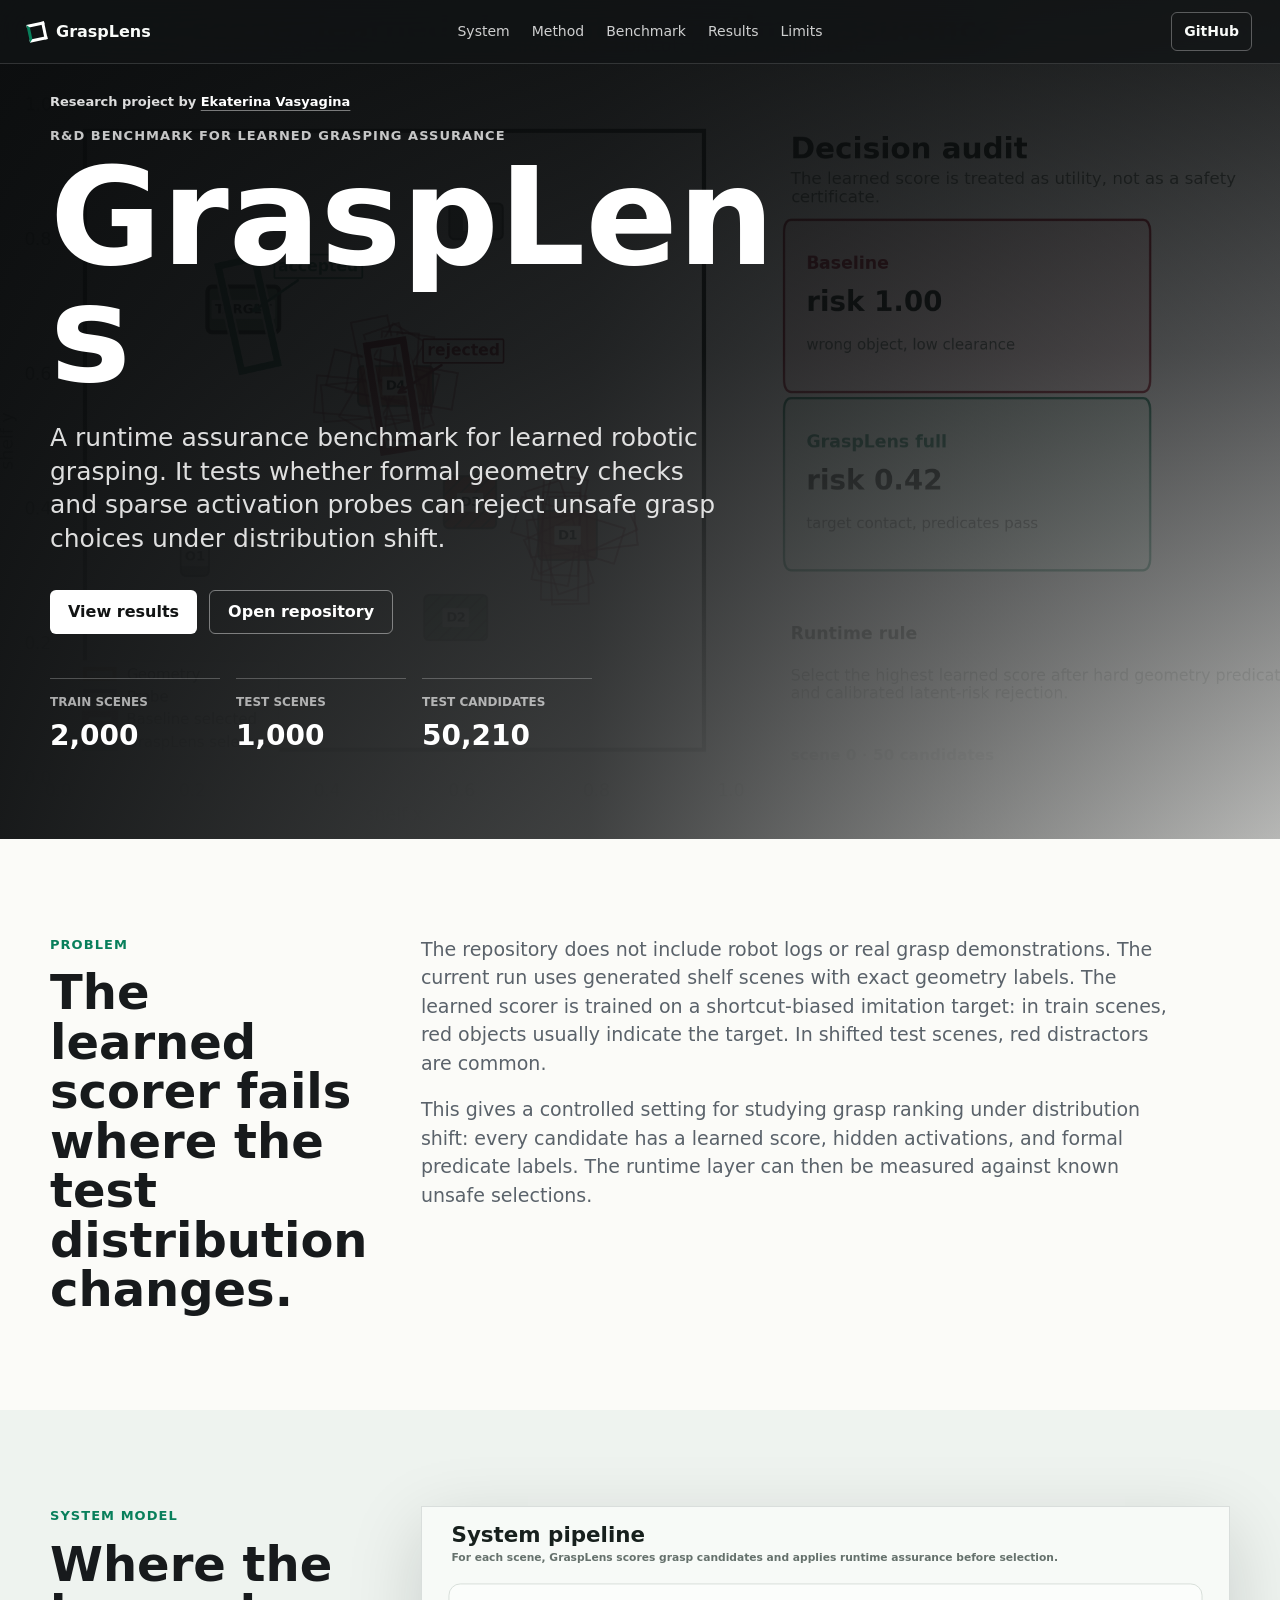
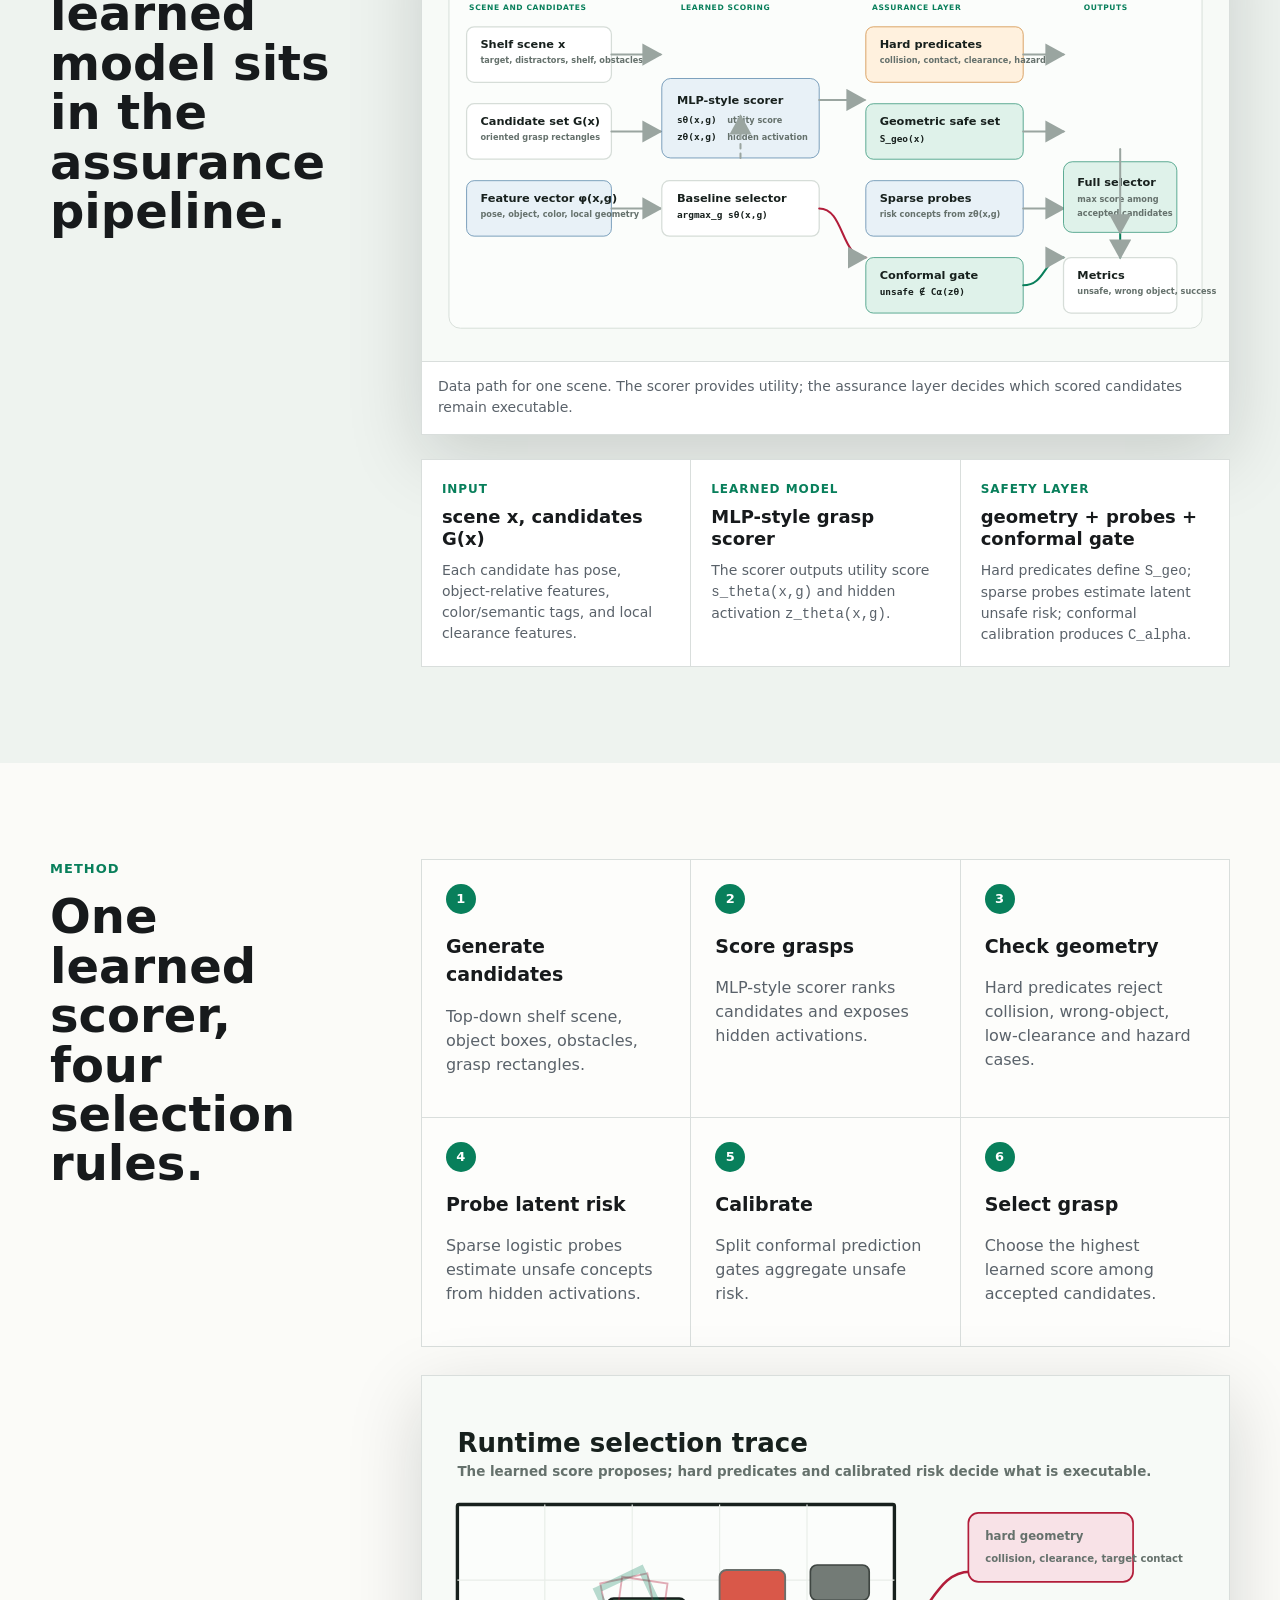
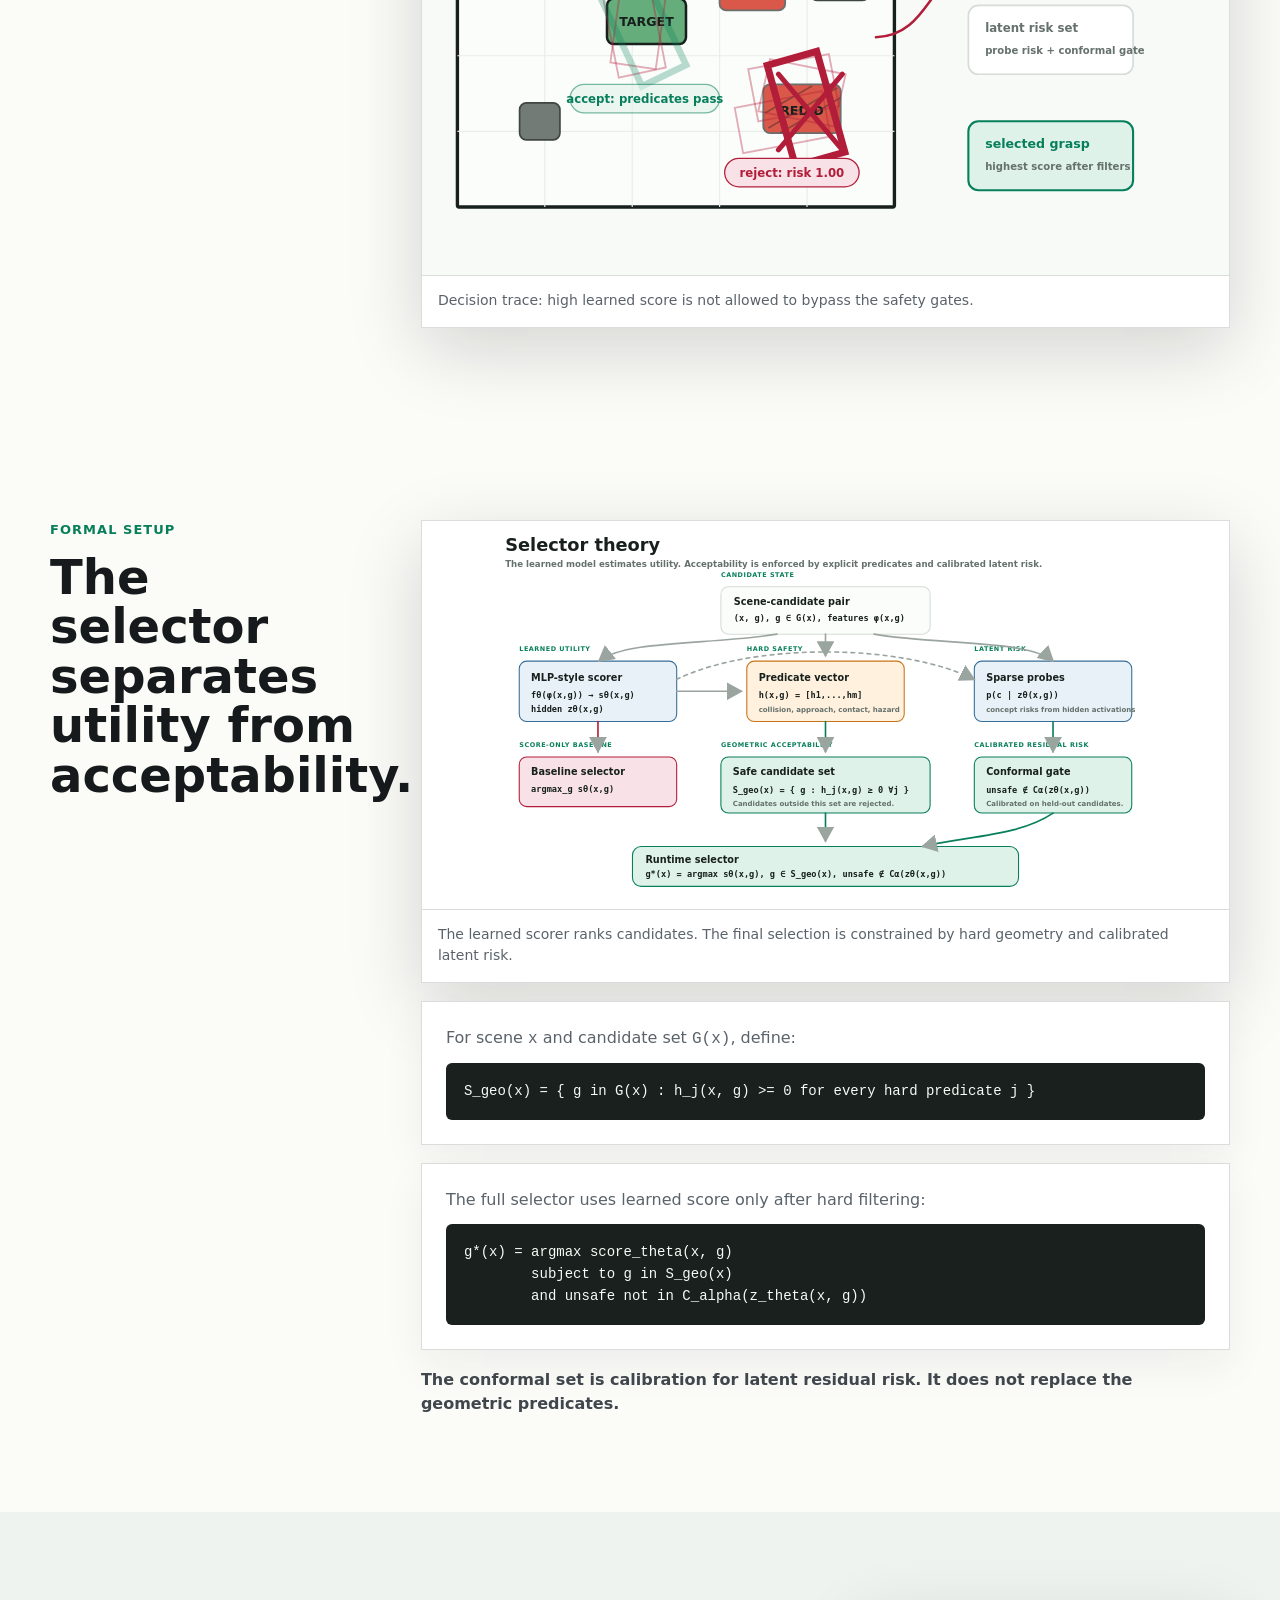
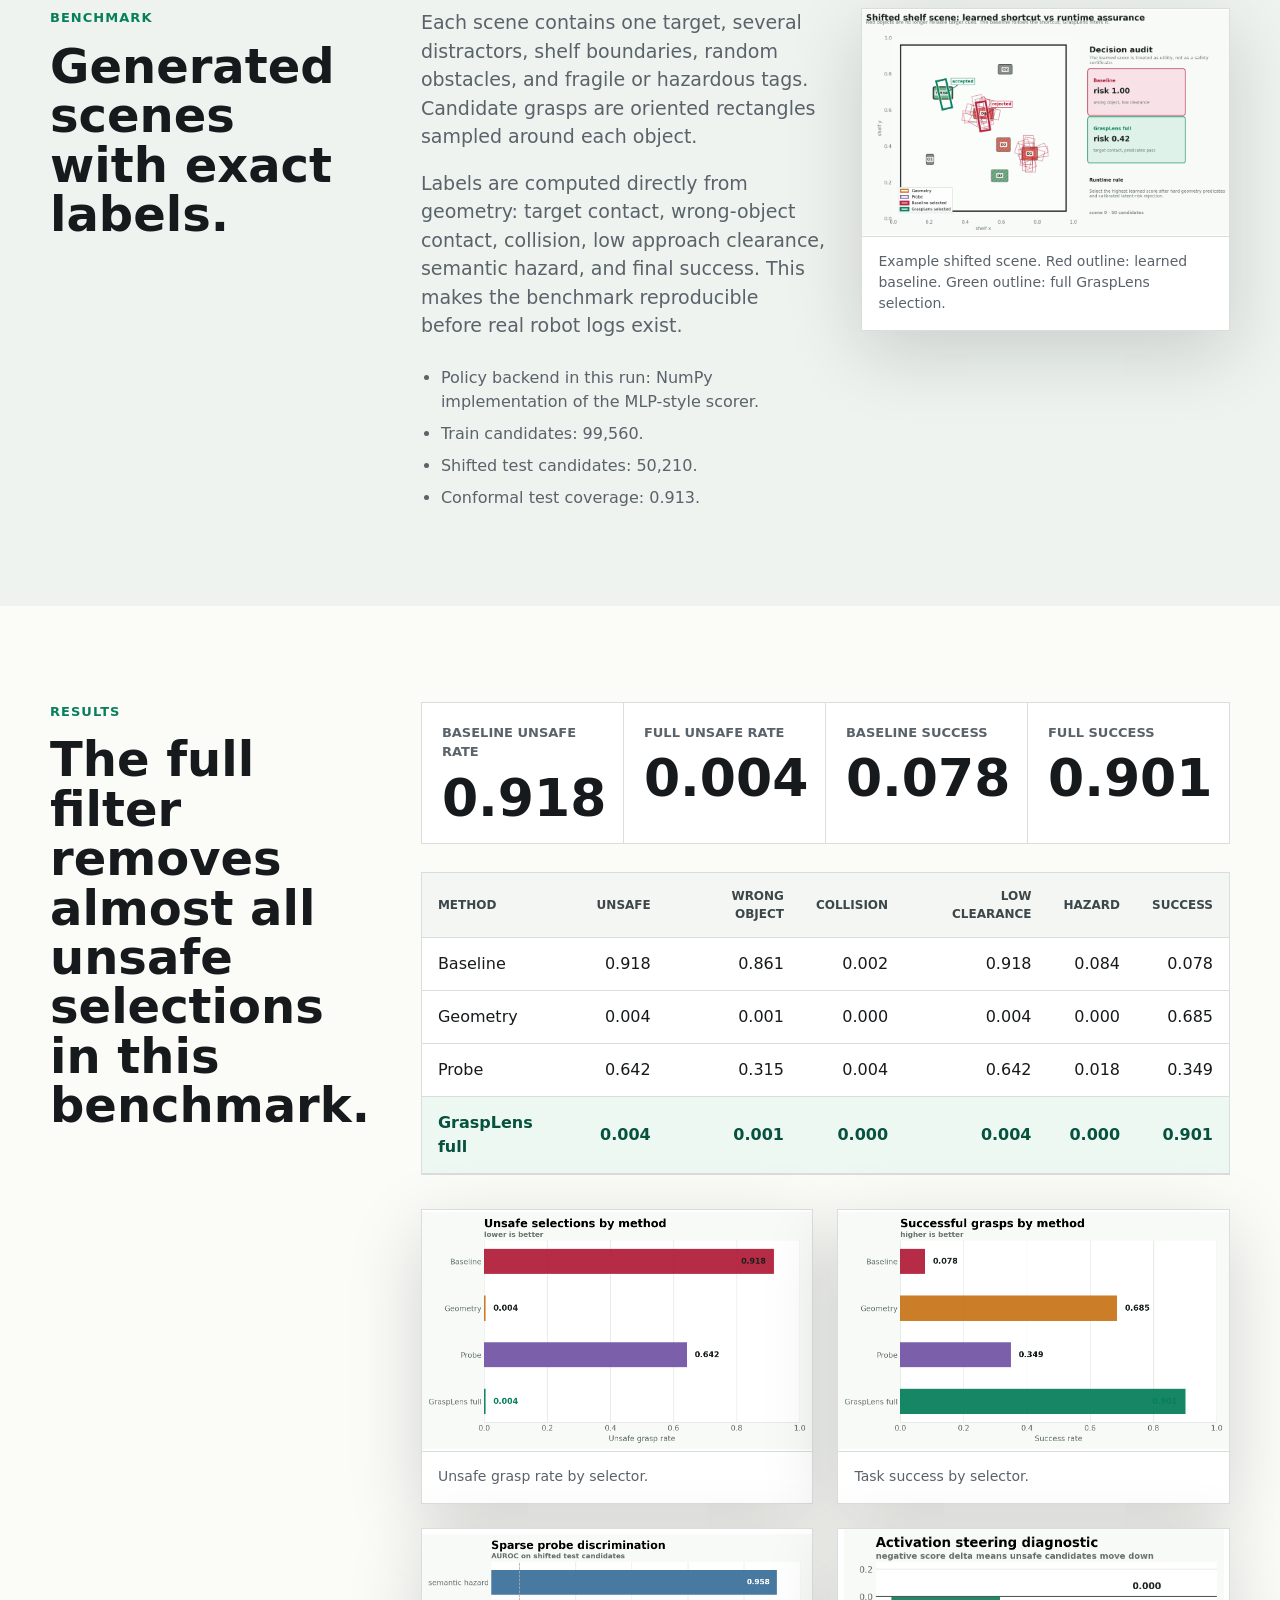
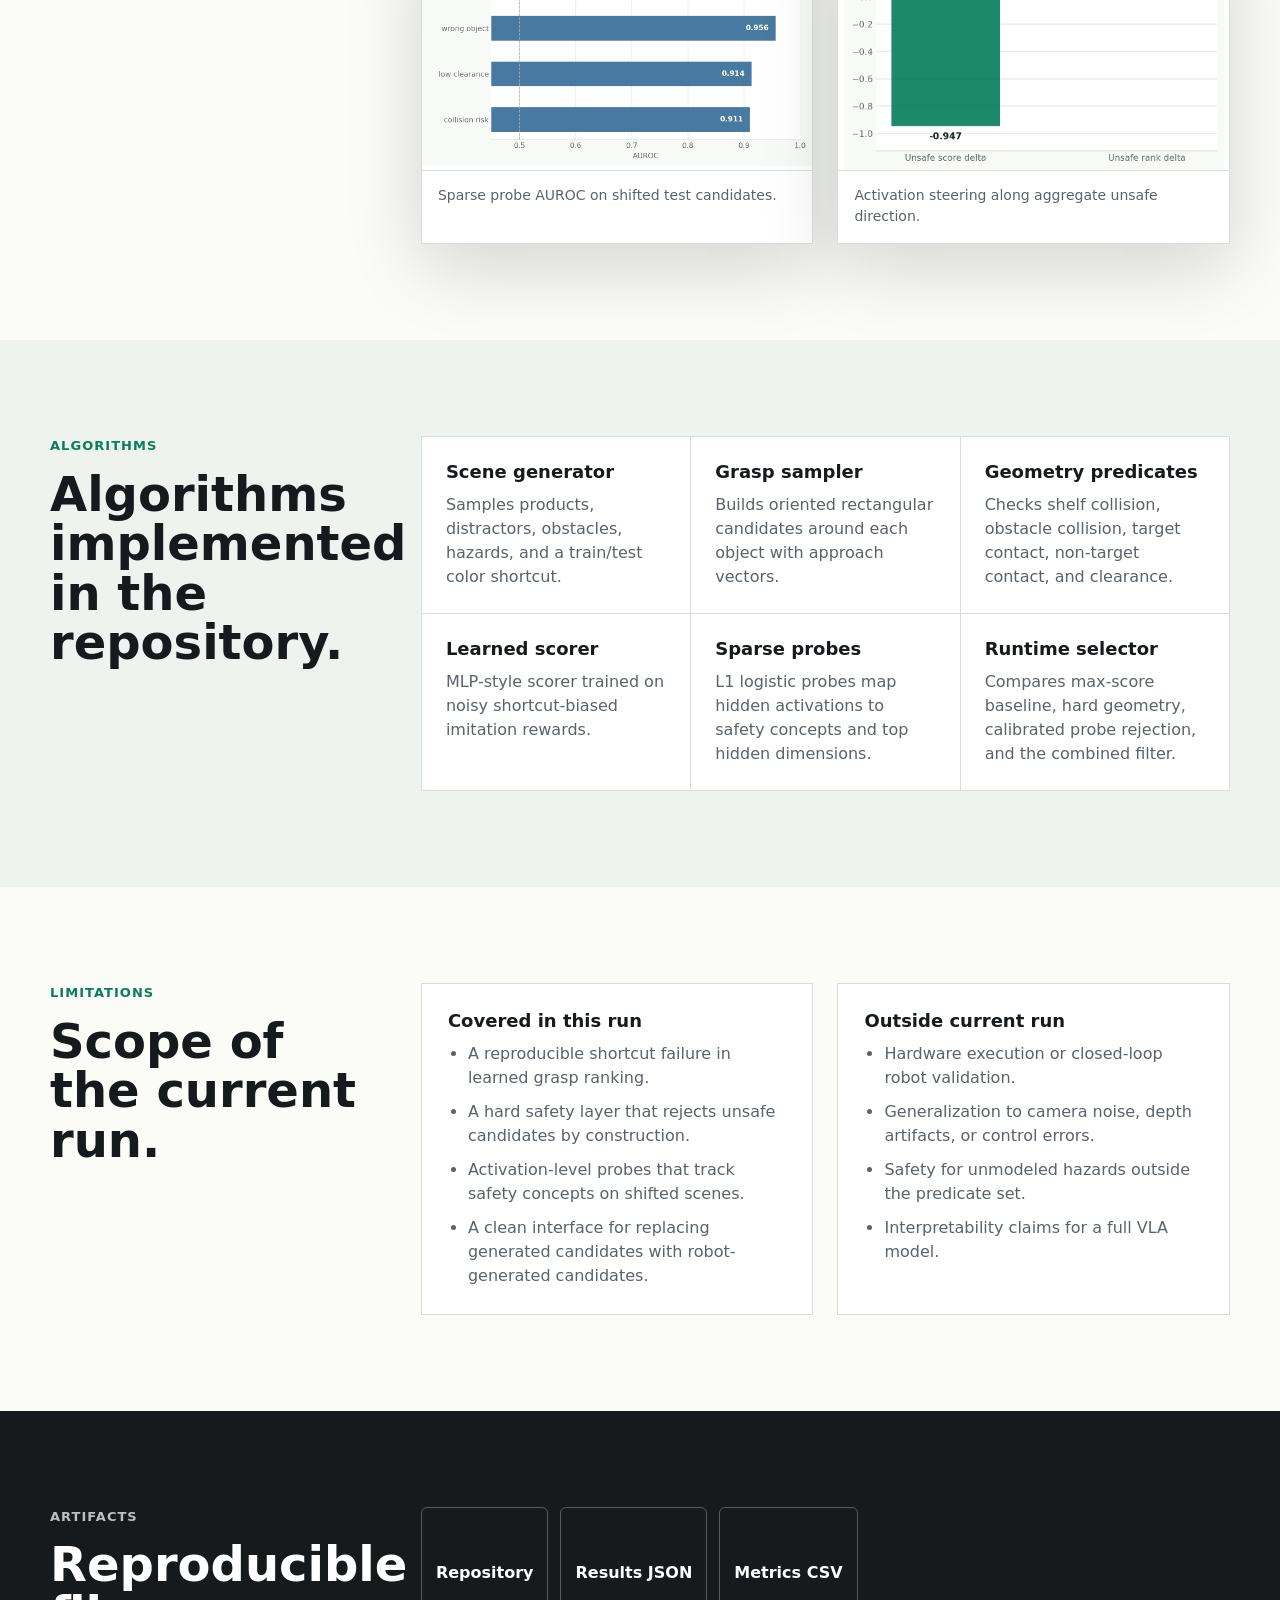
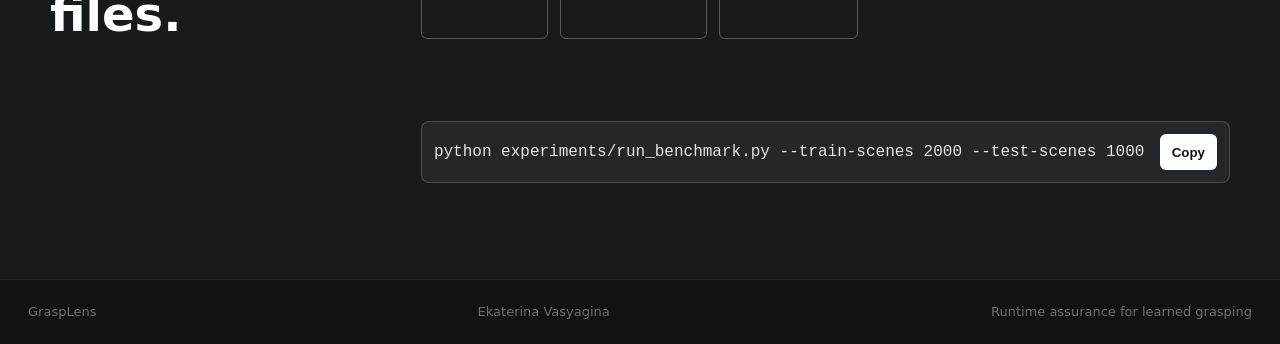
==== commit 1e3277d6: "Clarify GraspLens system model and theory" ====
--- a/docs/index.html
+++ b/docs/index.html
@@ -6,7 +6,7 @@
     <title>GraspLens | Interpretable Runtime Assurance for Learned Grasping</title>
     <meta
       name="description"
-      content="GraspLens is a synthetic R&D benchmark for learned robotic grasping under distribution shift, with formal safety predicates, sparse probes, and runtime filtering."
+      content="GraspLens is an R&D benchmark for learned robotic grasping under distribution shift, with formal safety predicates, sparse probes, and runtime filtering."
     />
     <meta property="og:title" content="GraspLens" />
     <meta
@@ -23,6 +23,7 @@
         <span>GraspLens</span>
       </a>
       <nav class="nav-links" aria-label="Page sections">
+        <a href="#system">System</a>
         <a href="#method">Method</a>
         <a href="#benchmark">Benchmark</a>
         <a href="#results">Results</a>
@@ -39,12 +40,12 @@
         <div class="hero-shade" aria-hidden="true"></div>
         <div class="hero-content">
           <p class="author-line">
-            Research demo by
+            Research project by
             <a href="https://www.linkedin.com/in/ekaterina-vasyagina-bentley-3b357a39a/">
               Ekaterina Vasyagina
             </a>
           </p>
-          <p class="eyebrow">Synthetic model organism for robot safety</p>
+          <p class="eyebrow">R&D benchmark for learned grasping assurance</p>
           <h1 id="hero-title">GraspLens</h1>
           <p class="hero-copy">
             A runtime assurance benchmark for learned robotic grasping. It tests whether
@@ -80,25 +81,65 @@
           </div>
           <div class="lead-copy">
             <p>
-              The repository has no real robot training data yet. GraspLens therefore uses
-              generated shelf scenes with exact ground-truth safety labels. The learned
-              scorer is trained on a shortcut: in train scenes, red objects usually indicate
-              the target. In shifted test scenes, red distractors are common.
+              The repository does not include robot logs or real grasp demonstrations. The
+              current run uses generated shelf scenes with exact geometry labels. The learned
+              scorer is trained on a shortcut-biased imitation target: in train scenes, red
+              objects usually indicate the target. In shifted test scenes, red distractors are
+              common.
             </p>
             <p>
-              The point is not to claim real-world safety. The point is to create a small,
-              inspectable failure mode for grasp ranking and measure which runtime checks
-              catch it.
+              This gives a controlled setting for studying grasp ranking under distribution
+              shift: every candidate has a learned score, hidden activations, and formal
+              predicate labels. The runtime layer can then be measured against known unsafe
+              selections.
             </p>
           </div>
         </div>
       </section>
 
-      <section class="section band" id="method" aria-labelledby="method-title">
+      <section class="section band" id="system" aria-labelledby="system-title">
+        <div class="section-grid">
+          <div>
+            <p class="section-label">System model</p>
+            <h2 id="system-title">Where the learned model sits in the assurance pipeline.</h2>
+          </div>
+          <div class="technical-stack">
+            <figure class="diagram-frame">
+              <img
+                src="assets/system-pipeline.svg"
+                alt="System pipeline: scene and grasp candidates feed a learned scorer, hard safety predicates, sparse probes, conformal calibration, and a final selector."
+              />
+              <figcaption>
+                Data path for one scene. The scorer provides utility; the assurance layer
+                decides which scored candidates remain executable.
+              </figcaption>
+            </figure>
+            <div class="model-facts">
+              <div>
+                <span>Input</span>
+                <strong>scene x, candidates G(x)</strong>
+                <p>Each candidate has pose, object-relative features, color/semantic tags, and local clearance features.</p>
+              </div>
+              <div>
+                <span>Learned model</span>
+                <strong>MLP-style grasp scorer</strong>
+                <p>The scorer outputs utility score <code>s_theta(x,g)</code> and hidden activation <code>z_theta(x,g)</code>.</p>
+              </div>
+              <div>
+                <span>Safety layer</span>
+                <strong>geometry + probes + conformal gate</strong>
+                <p>Hard predicates define <code>S_geo</code>; sparse probes estimate latent unsafe risk; conformal calibration produces <code>C_alpha</code>.</p>
+              </div>
+            </div>
+          </div>
+        </div>
+      </section>
+
+      <section class="section" id="method" aria-labelledby="method-title">
         <div class="section-grid">
           <div>
             <p class="section-label">Method</p>
-            <h2 id="method-title">One scorer, four selectors.</h2>
+            <h2 id="method-title">One learned scorer, four selection rules.</h2>
           </div>
           <div class="method-stack">
             <div class="method-flow" aria-label="GraspLens pipeline">
@@ -110,7 +151,7 @@
               <div class="flow-item">
                 <span>2</span>
                 <strong>Score grasps</strong>
-                <p>Small MLP-style scorer ranks candidates and exposes hidden activations.</p>
+                <p>MLP-style scorer ranks candidates and exposes hidden activations.</p>
               </div>
               <div class="flow-item">
                 <span>3</span>
@@ -150,9 +191,19 @@
         <div class="section-grid">
           <div>
             <p class="section-label">Formal setup</p>
-            <h2 id="formal-title">Safety is a constraint, not a learned preference.</h2>
+            <h2 id="formal-title">The selector separates utility from acceptability.</h2>
           </div>
           <div class="formal-blocks">
+            <figure class="diagram-frame theory-frame">
+              <img
+                src="assets/theory-selector.svg"
+                alt="Mathematical selector diagram defining learned score, geometric safe set, conformal risk set, and final selected grasp."
+              />
+              <figcaption>
+                The learned scorer ranks candidates. The final selection is constrained by
+                hard geometry and calibrated latent risk.
+              </figcaption>
+            </figure>
             <div class="formula-panel">
               <p>For scene <code>x</code> and candidate set <code>G(x)</code>, define:</p>
               <pre><code>S_geo(x) = { g in G(x) : h_j(x, g) >= 0 for every hard predicate j }</code></pre>
@@ -175,7 +226,7 @@
         <div class="section-grid">
           <div>
             <p class="section-label">Benchmark</p>
-            <h2 id="benchmark-title">Synthetic data with exact labels.</h2>
+            <h2 id="benchmark-title">Generated scenes with exact labels.</h2>
           </div>
           <div class="benchmark-layout">
             <div class="benchmark-text">
@@ -190,7 +241,7 @@
                 success. This makes the benchmark reproducible before real robot logs exist.
               </p>
               <ul class="tight-list">
-                <li>Policy backend in this run: NumPy MLP fallback.</li>
+                <li>Policy backend in this run: NumPy implementation of the MLP-style scorer.</li>
                 <li>Train candidates: 99,560.</li>
                 <li>Shifted test candidates: 50,210.</li>
                 <li>Conformal test coverage: 0.913.</li>
@@ -316,7 +367,7 @@
         <div class="section-grid">
           <div>
             <p class="section-label">Algorithms</p>
-            <h2 id="algorithms-title">The implementation is deliberately small.</h2>
+            <h2 id="algorithms-title">Algorithms implemented in the repository.</h2>
           </div>
           <div class="algorithm-grid">
             <article>
@@ -351,22 +402,22 @@
         <div class="section-grid">
           <div>
             <p class="section-label">Limitations</p>
-            <h2 id="limits-title">What this result does and does not show.</h2>
+            <h2 id="limits-title">Scope of the current run.</h2>
           </div>
           <div class="limits-grid">
             <div>
-              <h3>Does show</h3>
+              <h3>Covered in this run</h3>
               <ul>
                 <li>A reproducible shortcut failure in learned grasp ranking.</li>
                 <li>A hard safety layer that rejects unsafe candidates by construction.</li>
                 <li>Activation-level probes that track safety concepts on shifted scenes.</li>
-                <li>A clean interface for replacing synthetic candidates with robot-generated candidates.</li>
+                <li>A clean interface for replacing generated candidates with robot-generated candidates.</li>
               </ul>
             </div>
             <div>
-              <h3>Does not show</h3>
+              <h3>Outside current run</h3>
               <ul>
-                <li>Real robot safety.</li>
+                <li>Hardware execution or closed-loop robot validation.</li>
                 <li>Generalization to camera noise, depth artifacts, or control errors.</li>
                 <li>Safety for unmodeled hazards outside the predicate set.</li>
                 <li>Interpretability claims for a full VLA model.</li>
@@ -386,7 +437,6 @@
             <a href="https://github.com/vskates/grasplens">Repository</a>
             <a href="assets/data/results.json">Results JSON</a>
             <a href="assets/data/metrics.csv">Metrics CSV</a>
-            <a href="https://github.com/vskates/grasplens/blob/main/proposal.md">Proposal</a>
           </div>
           <div class="run-command">
             <code>python experiments/run_benchmark.py --train-scenes 2000 --test-scenes 1000 --seed 0</code>
--- a/docs/assets/styles.css
+++ b/docs/assets/styles.css
@@ -302,6 +302,11 @@
   gap: 28px;
 }
 
+.technical-stack {
+  display: grid;
+  gap: 24px;
+}
+
 .flow-item {
   min-height: 190px;
   padding: 24px;
@@ -390,6 +395,14 @@
   box-shadow: var(--shadow);
 }
 
+.diagram-frame {
+  margin: 0;
+  overflow-x: auto;
+  background: #ffffff;
+  border: 1px solid var(--line);
+  box-shadow: var(--shadow);
+}
+
 .image-frame img {
   width: 100%;
   aspect-ratio: 1.62 / 1;
@@ -397,14 +410,65 @@
   background: #ffffff;
 }
 
+.diagram-frame img {
+  width: 100%;
+  min-width: 760px;
+  aspect-ratio: 1.78 / 1;
+  object-fit: contain;
+  background: #f7faf7;
+}
+
+.theory-frame img {
+  aspect-ratio: 2.08 / 1;
+  background: #ffffff;
+}
+
 .trace-frame img {
   background: #f7faf7;
 }
 
-.image-frame figcaption {
+.image-frame figcaption,
+.diagram-frame figcaption {
   padding: 14px 16px 16px;
   color: var(--muted);
   border-top: 1px solid var(--line);
+  font-size: 14px;
+}
+
+.model-facts {
+  display: grid;
+  grid-template-columns: repeat(3, minmax(0, 1fr));
+  gap: 1px;
+  background: var(--line);
+  border: 1px solid var(--line);
+}
+
+.model-facts div {
+  min-height: 154px;
+  padding: 20px;
+  background: #ffffff;
+}
+
+.model-facts span {
+  display: block;
+  margin-bottom: 8px;
+  color: var(--green);
+  font-size: 12px;
+  font-weight: 820;
+  letter-spacing: 0.08em;
+  text-transform: uppercase;
+}
+
+.model-facts strong {
+  display: block;
+  margin-bottom: 10px;
+  color: var(--ink);
+  font-size: 18px;
+  line-height: 1.22;
+}
+
+.model-facts p {
+  margin: 0;
   font-size: 14px;
 }
 
@@ -615,8 +679,13 @@
   .algorithm-grid,
   .figure-grid,
   .limits-grid,
-  .metric-strip {
+  .metric-strip,
+  .model-facts {
     grid-template-columns: repeat(2, minmax(0, 1fr));
+  }
+
+  .model-facts div:nth-child(3) {
+    grid-column: 1 / -1;
   }
 
   .run-command {
@@ -663,8 +732,17 @@
   .figure-grid,
   .limits-grid,
   .metric-strip,
+  .model-facts,
   .run-command {
     grid-template-columns: 1fr;
+  }
+
+  .diagram-frame img {
+    min-width: 700px;
+  }
+
+  .model-facts div:nth-child(3) {
+    grid-column: auto;
   }
 
   .section {
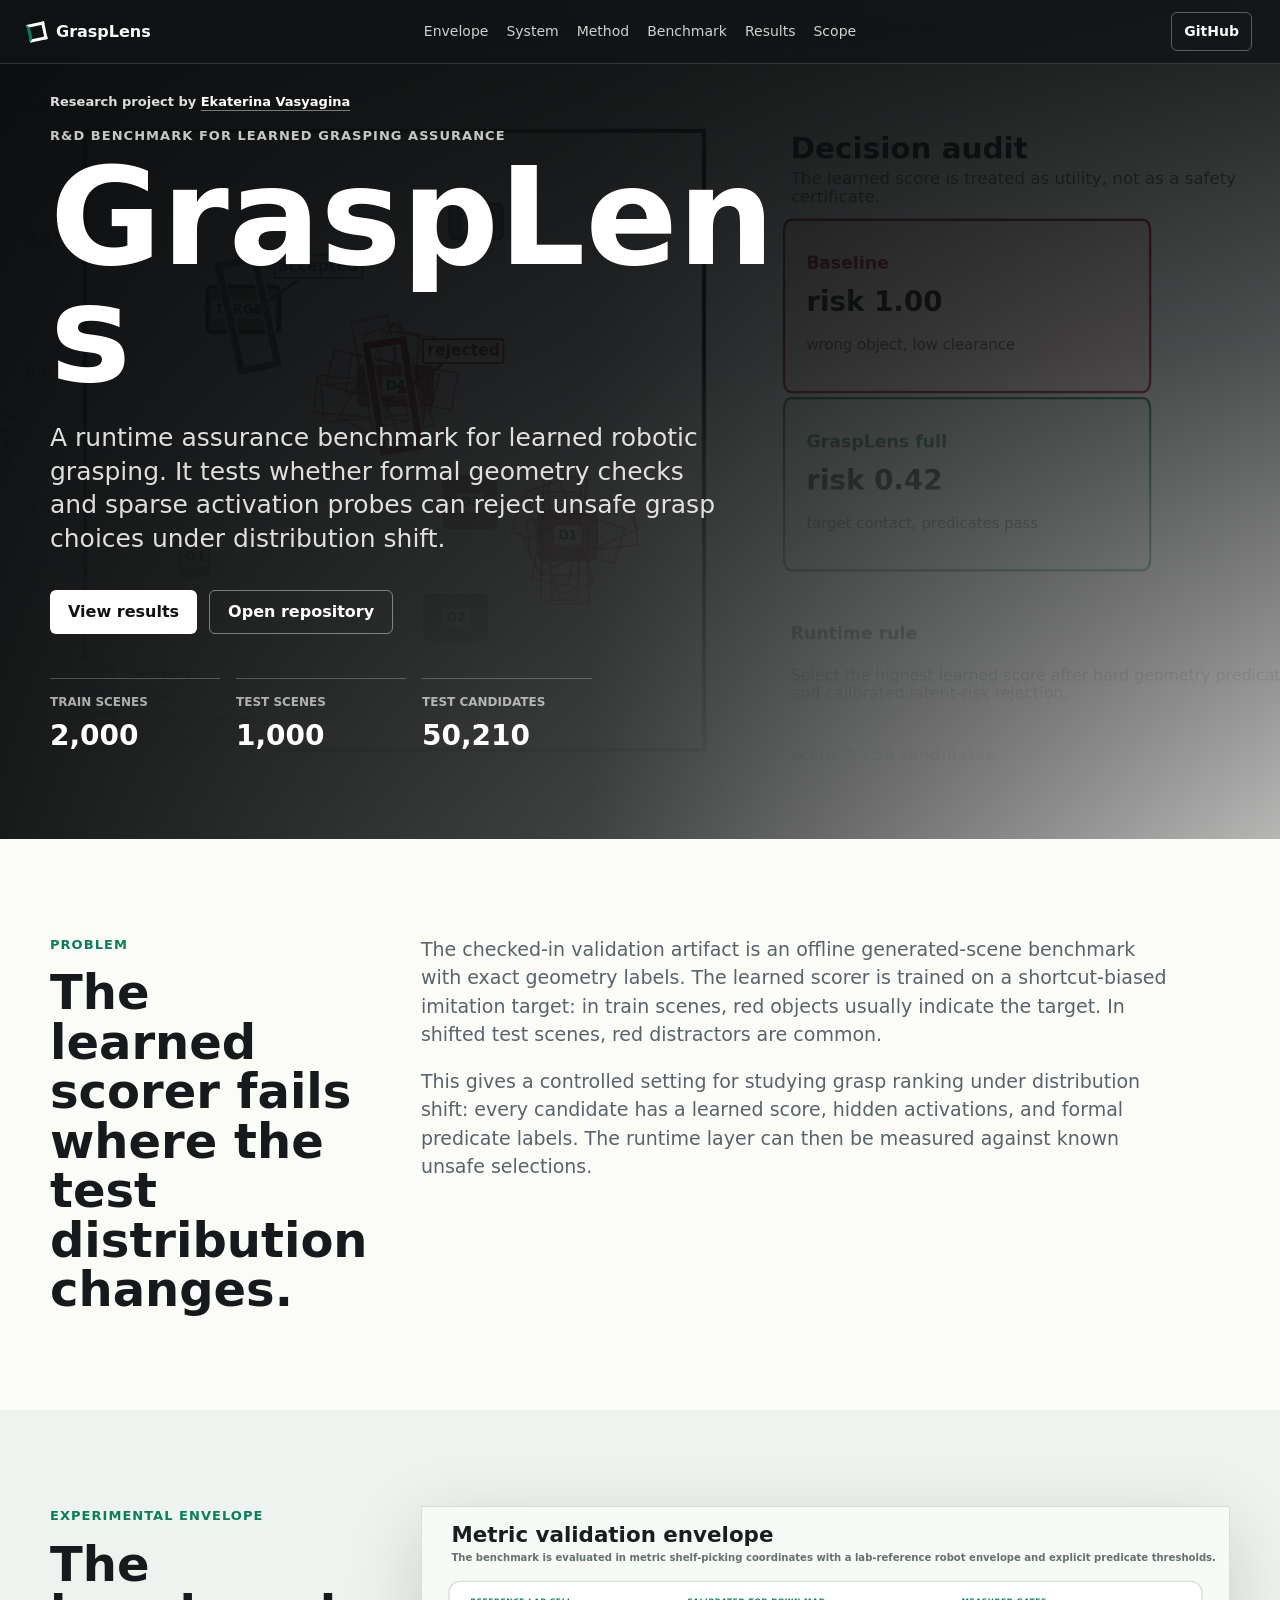
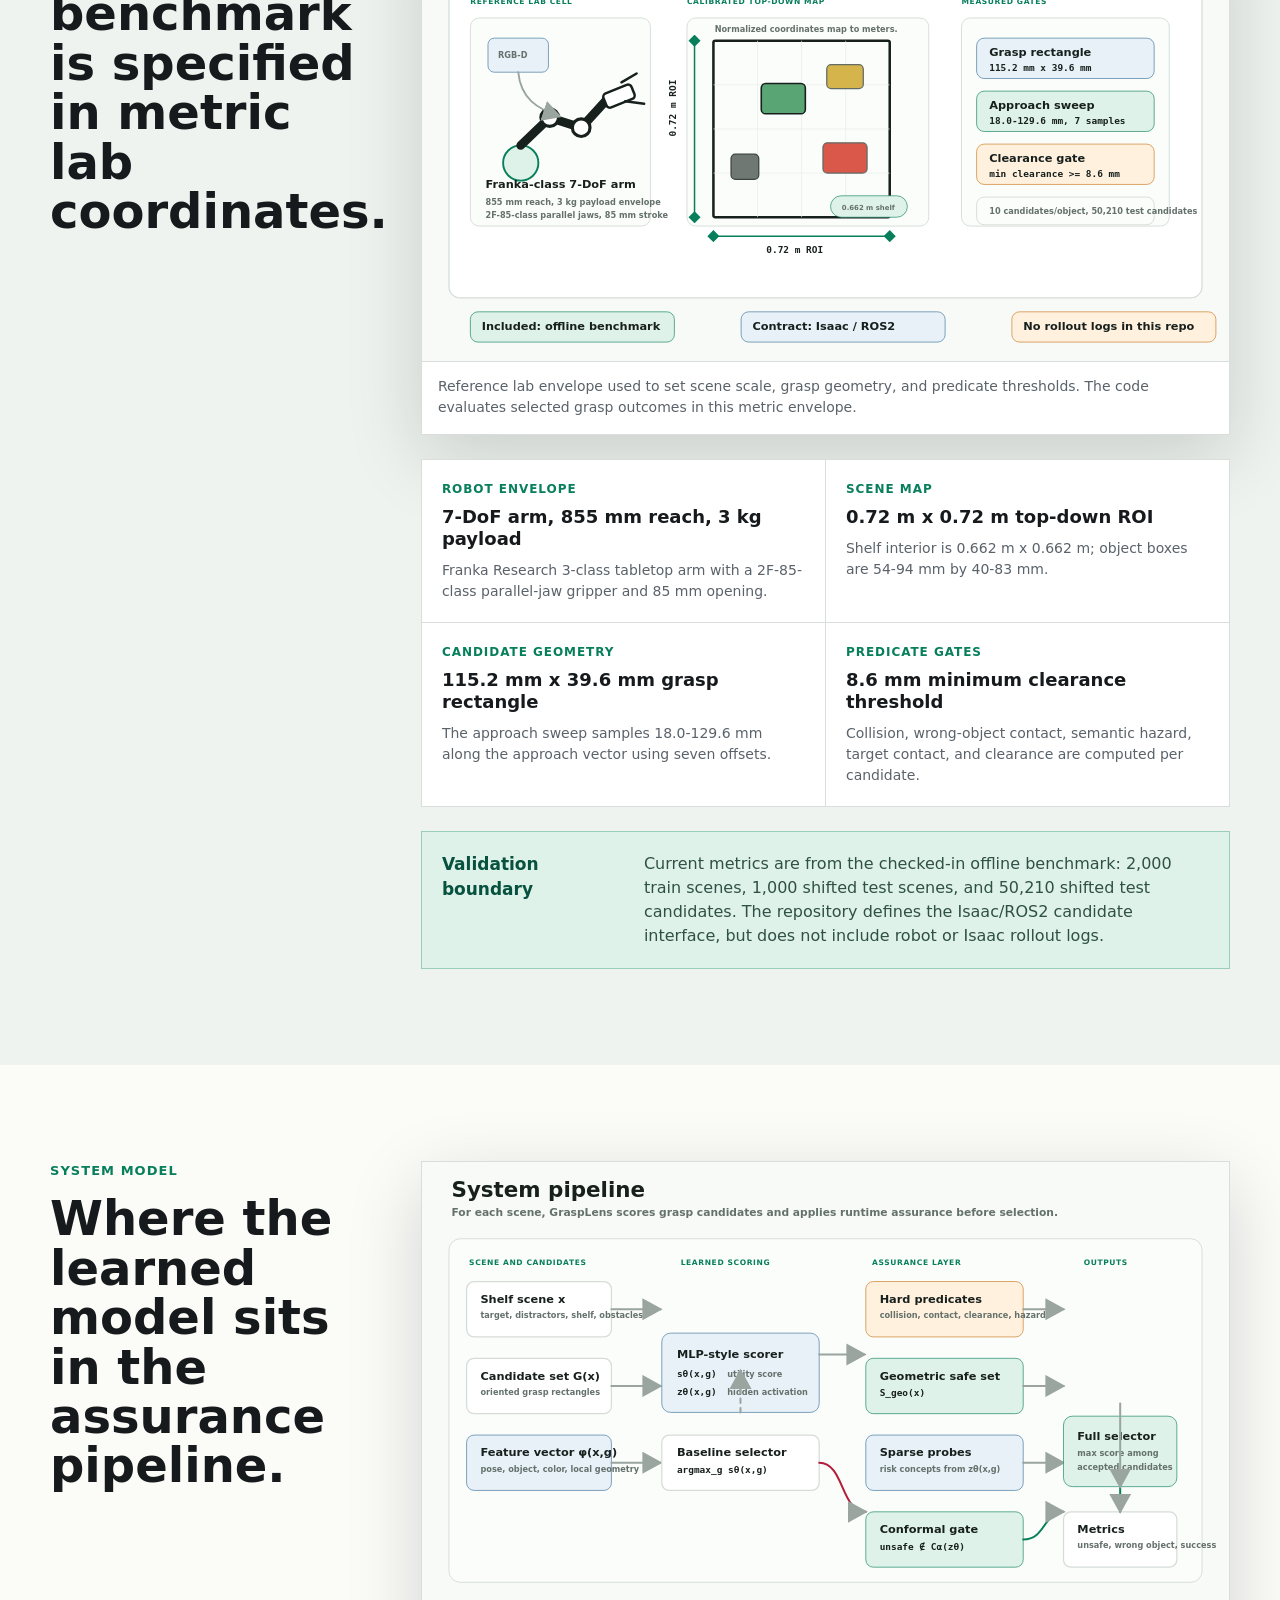
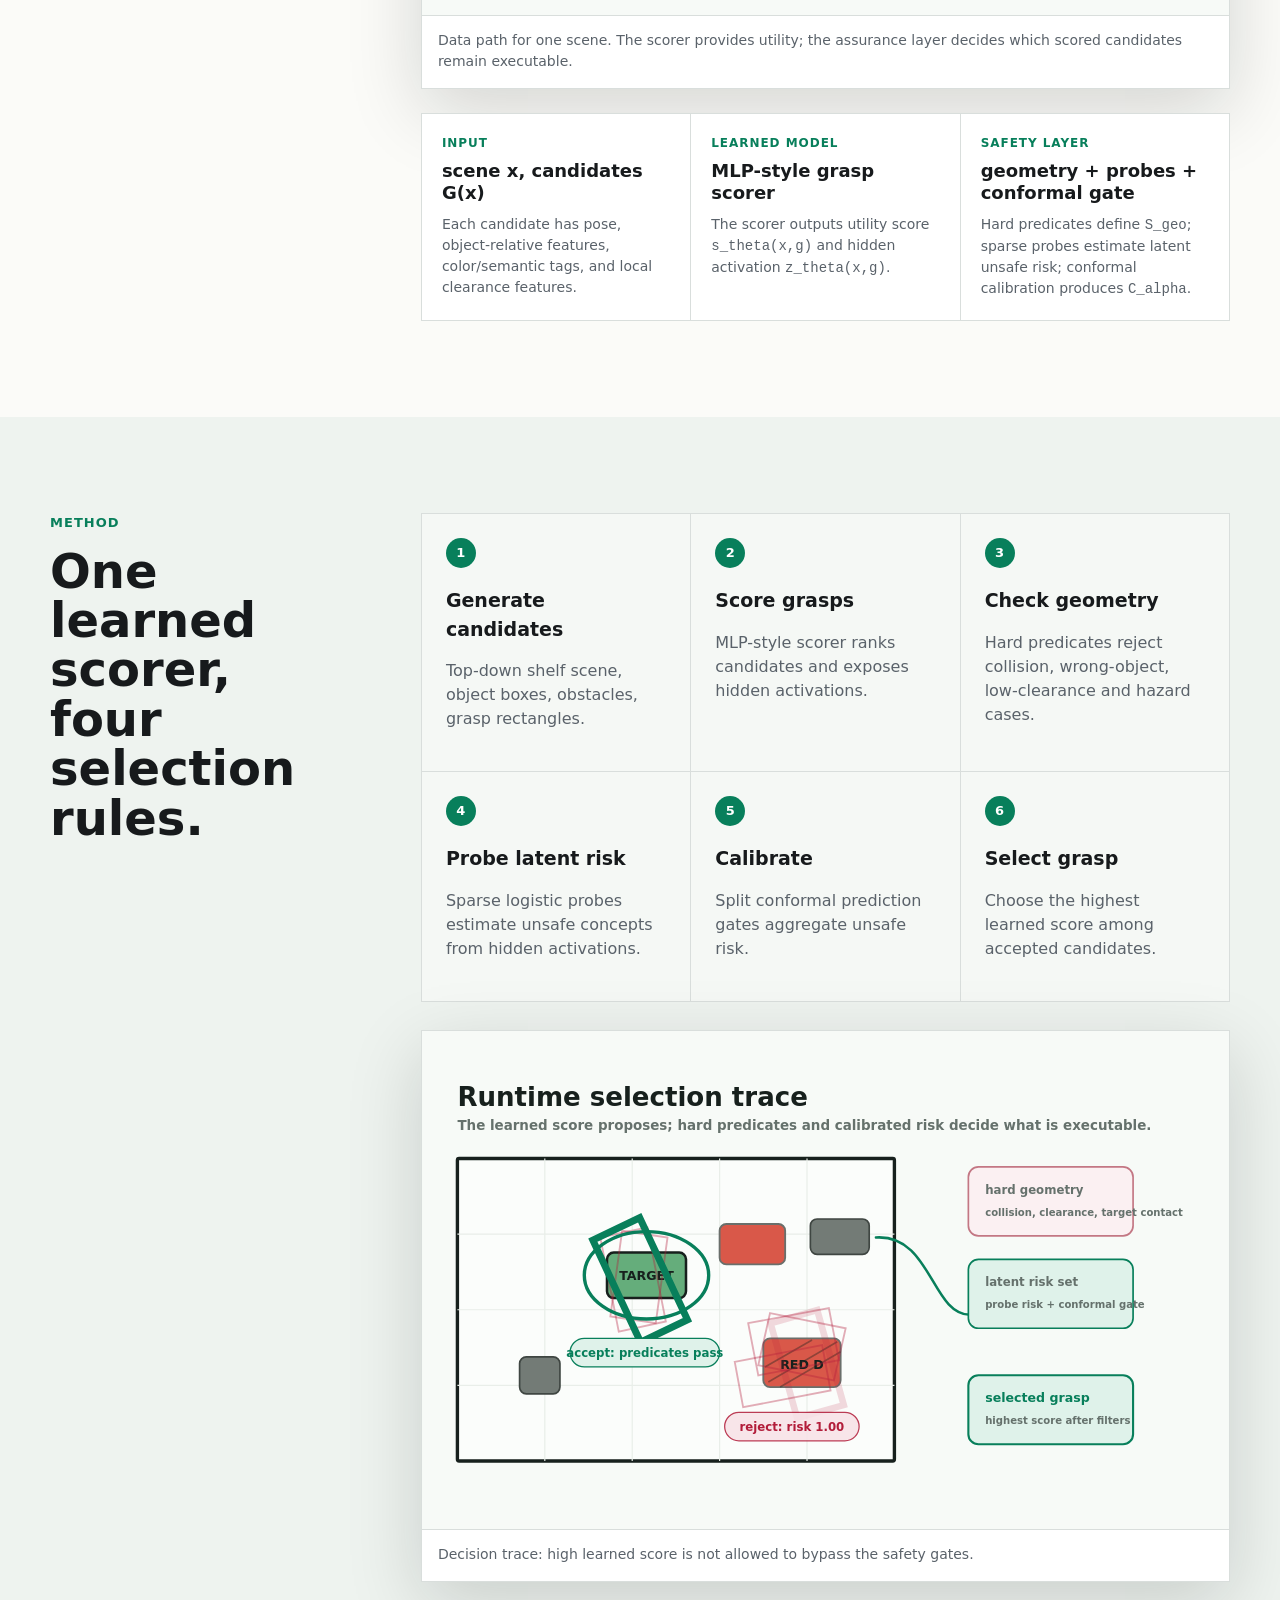
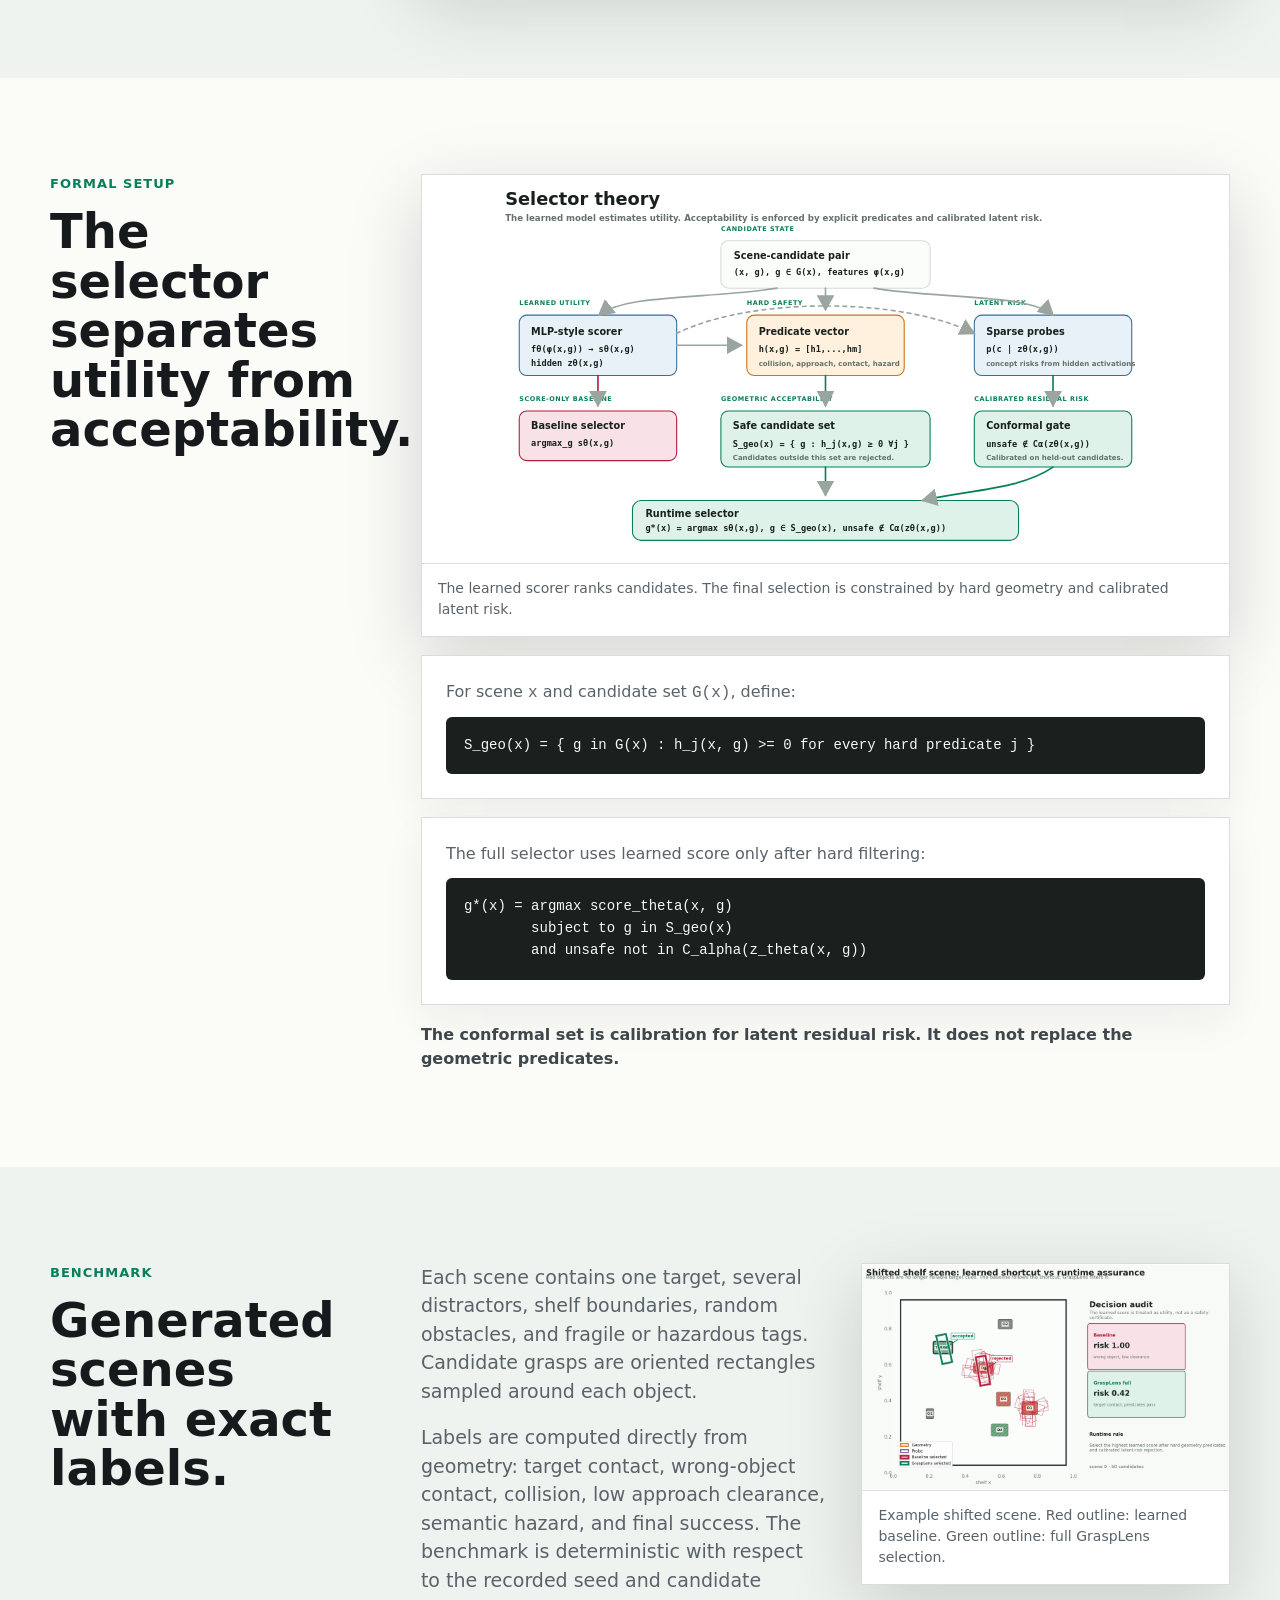
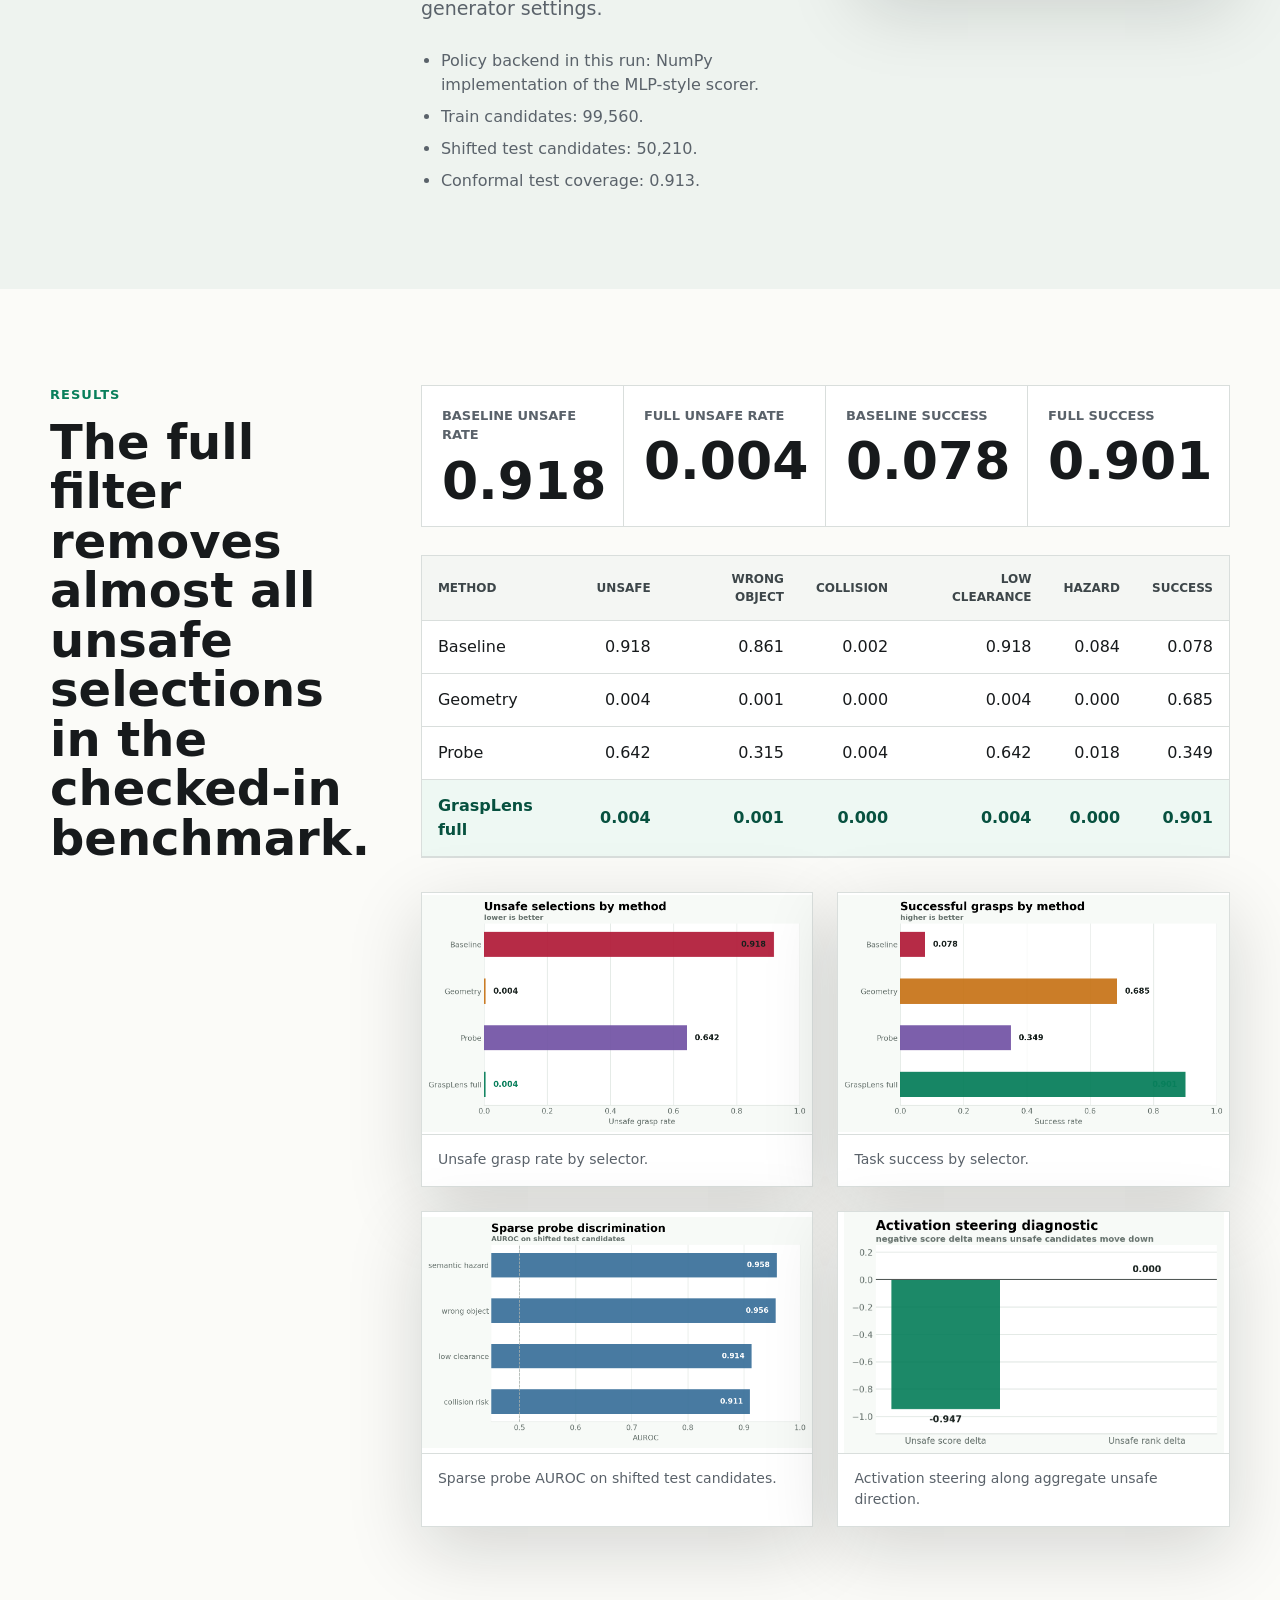
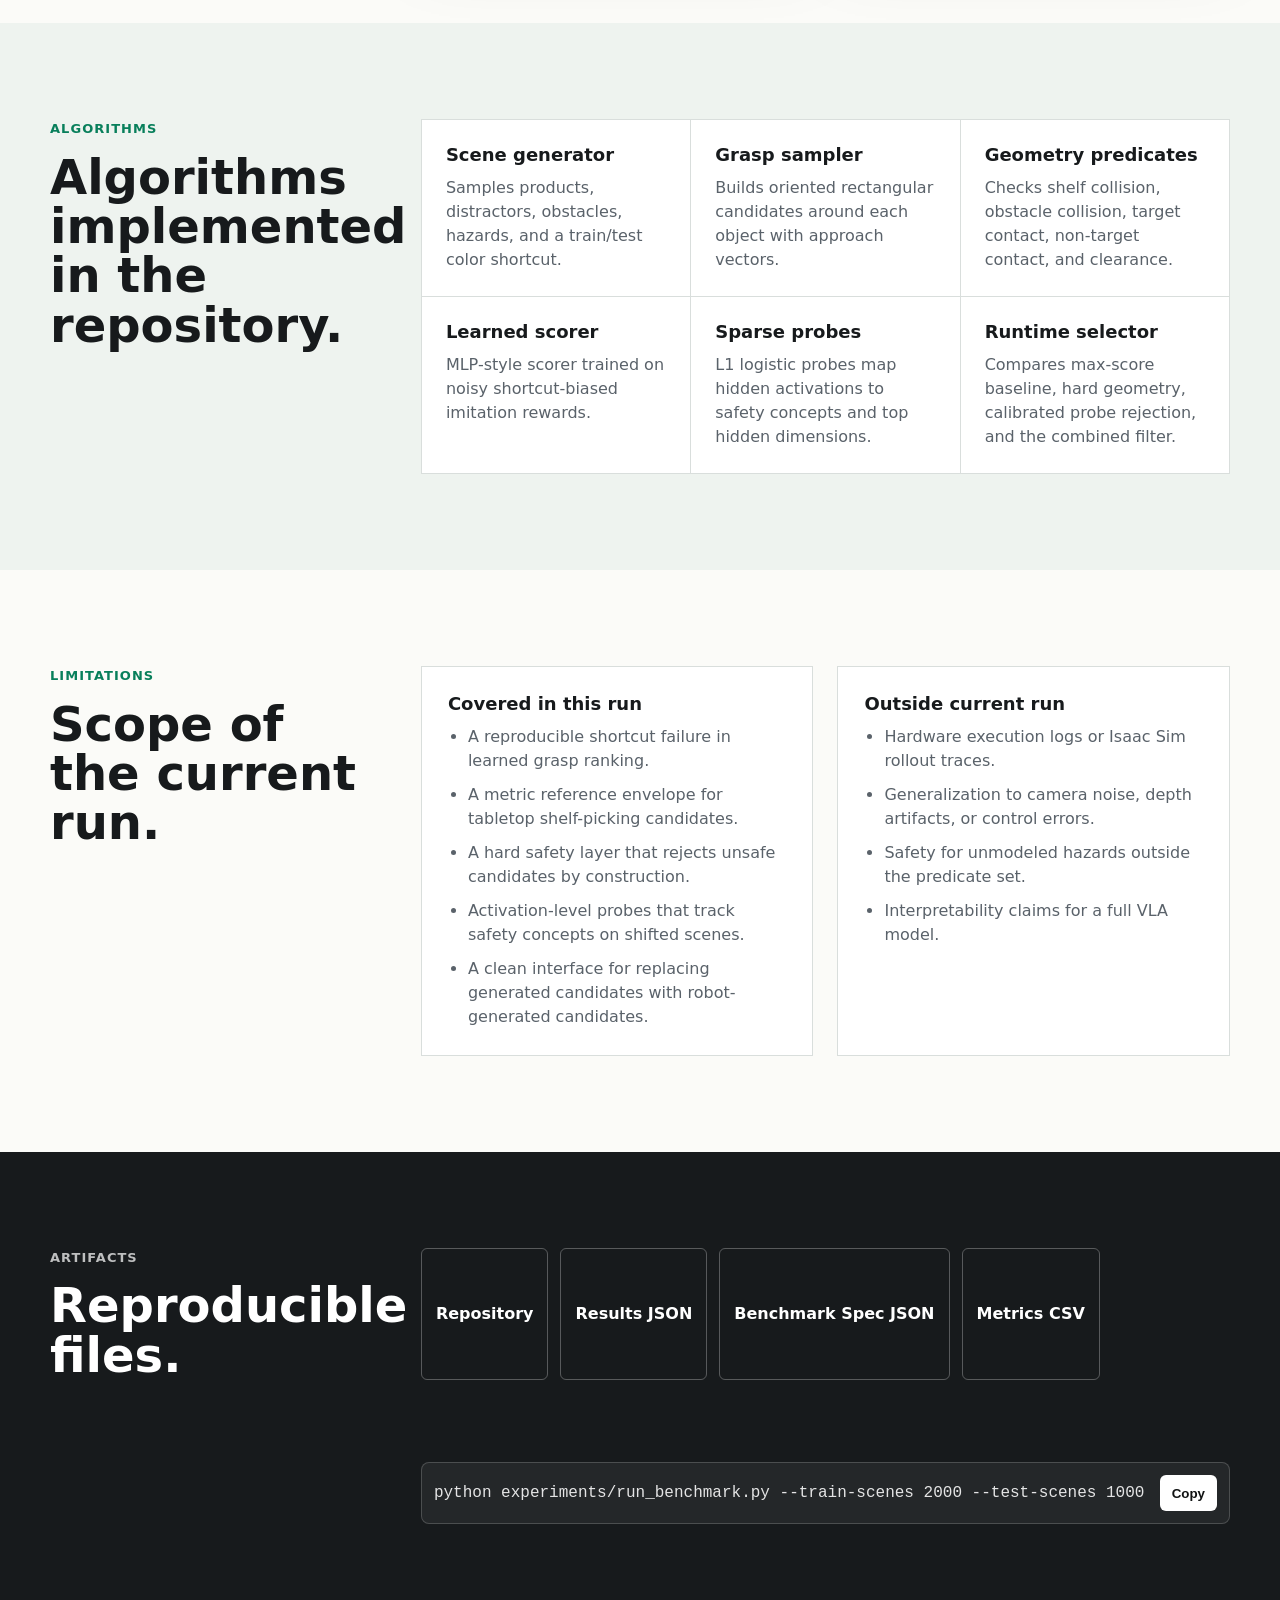
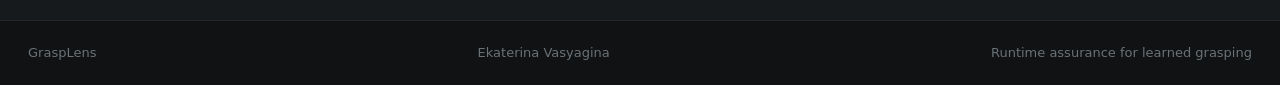
==== commit 40cf11fb: "Add metric lab envelope and benchmark specs" ====
--- a/docs/index.html
+++ b/docs/index.html
@@ -23,11 +23,12 @@
         <span>GraspLens</span>
       </a>
       <nav class="nav-links" aria-label="Page sections">
+        <a href="#envelope">Envelope</a>
         <a href="#system">System</a>
         <a href="#method">Method</a>
         <a href="#benchmark">Benchmark</a>
         <a href="#results">Results</a>
-        <a href="#limits">Limits</a>
+        <a href="#limits">Scope</a>
       </nav>
       <a class="repo-link" href="https://github.com/vskates/grasplens">GitHub</a>
     </header>
@@ -81,11 +82,10 @@
           </div>
           <div class="lead-copy">
             <p>
-              The repository does not include robot logs or real grasp demonstrations. The
-              current run uses generated shelf scenes with exact geometry labels. The learned
-              scorer is trained on a shortcut-biased imitation target: in train scenes, red
-              objects usually indicate the target. In shifted test scenes, red distractors are
-              common.
+              The checked-in validation artifact is an offline generated-scene benchmark
+              with exact geometry labels. The learned scorer is trained on a shortcut-biased
+              imitation target: in train scenes, red objects usually indicate the target. In
+              shifted test scenes, red distractors are common.
             </p>
             <p>
               This gives a controlled setting for studying grasp ranking under distribution
@@ -97,7 +97,60 @@
         </div>
       </section>
 
-      <section class="section band" id="system" aria-labelledby="system-title">
+      <section class="section band" id="envelope" aria-labelledby="envelope-title">
+        <div class="section-grid">
+          <div>
+            <p class="section-label">Experimental envelope</p>
+            <h2 id="envelope-title">The benchmark is specified in metric lab coordinates.</h2>
+          </div>
+          <div class="envelope-stack">
+            <figure class="diagram-frame">
+              <img
+                src="assets/lab-envelope.svg"
+                alt="Metric validation envelope with Franka-class robot, overhead RGB-D map, 0.72 meter shelf ROI, grasp dimensions, clearance thresholds, and validation status."
+              />
+              <figcaption>
+                Reference lab envelope used to set scene scale, grasp geometry, and
+                predicate thresholds. The code evaluates selected grasp outcomes in this
+                metric envelope.
+              </figcaption>
+            </figure>
+            <div class="spec-grid">
+              <article>
+                <span>Robot envelope</span>
+                <strong>7-DoF arm, 855 mm reach, 3 kg payload</strong>
+                <p>Franka Research 3-class tabletop arm with a 2F-85-class parallel-jaw gripper and 85 mm opening.</p>
+              </article>
+              <article>
+                <span>Scene map</span>
+                <strong>0.72 m x 0.72 m top-down ROI</strong>
+                <p>Shelf interior is 0.662 m x 0.662 m; object boxes are 54-94 mm by 40-83 mm.</p>
+              </article>
+              <article>
+                <span>Candidate geometry</span>
+                <strong>115.2 mm x 39.6 mm grasp rectangle</strong>
+                <p>The approach sweep samples 18.0-129.6 mm along the approach vector using seven offsets.</p>
+              </article>
+              <article>
+                <span>Predicate gates</span>
+                <strong>8.6 mm minimum clearance threshold</strong>
+                <p>Collision, wrong-object contact, semantic hazard, target contact, and clearance are computed per candidate.</p>
+              </article>
+            </div>
+            <div class="scope-callout">
+              <strong>Validation boundary</strong>
+              <p>
+                Current metrics are from the checked-in offline benchmark: 2,000 train scenes,
+                1,000 shifted test scenes, and 50,210 shifted test candidates. The repository
+                defines the Isaac/ROS2 candidate interface, but does not include robot or
+                Isaac rollout logs.
+              </p>
+            </div>
+          </div>
+        </div>
+      </section>
+
+      <section class="section" id="system" aria-labelledby="system-title">
         <div class="section-grid">
           <div>
             <p class="section-label">System model</p>
@@ -135,7 +188,7 @@
         </div>
       </section>
 
-      <section class="section" id="method" aria-labelledby="method-title">
+      <section class="section band" id="method" aria-labelledby="method-title">
         <div class="section-grid">
           <div>
             <p class="section-label">Method</p>
@@ -238,7 +291,8 @@
               <p>
                 Labels are computed directly from geometry: target contact, wrong-object
                 contact, collision, low approach clearance, semantic hazard, and final
-                success. This makes the benchmark reproducible before real robot logs exist.
+                success. The benchmark is deterministic with respect to the recorded seed and
+                candidate generator settings.
               </p>
               <ul class="tight-list">
                 <li>Policy backend in this run: NumPy implementation of the MLP-style scorer.</li>
@@ -265,7 +319,7 @@
         <div class="section-grid">
           <div>
             <p class="section-label">Results</p>
-            <h2 id="results-title">The full filter removes almost all unsafe selections in this benchmark.</h2>
+            <h2 id="results-title">The full filter removes almost all unsafe selections in the checked-in benchmark.</h2>
           </div>
           <div>
             <div class="metric-strip" aria-label="Key result metrics">
@@ -409,6 +463,7 @@
               <h3>Covered in this run</h3>
               <ul>
                 <li>A reproducible shortcut failure in learned grasp ranking.</li>
+                <li>A metric reference envelope for tabletop shelf-picking candidates.</li>
                 <li>A hard safety layer that rejects unsafe candidates by construction.</li>
                 <li>Activation-level probes that track safety concepts on shifted scenes.</li>
                 <li>A clean interface for replacing generated candidates with robot-generated candidates.</li>
@@ -417,7 +472,7 @@
             <div>
               <h3>Outside current run</h3>
               <ul>
-                <li>Hardware execution or closed-loop robot validation.</li>
+                <li>Hardware execution logs or Isaac Sim rollout traces.</li>
                 <li>Generalization to camera noise, depth artifacts, or control errors.</li>
                 <li>Safety for unmodeled hazards outside the predicate set.</li>
                 <li>Interpretability claims for a full VLA model.</li>
@@ -436,6 +491,7 @@
           <div class="artifact-actions">
             <a href="https://github.com/vskates/grasplens">Repository</a>
             <a href="assets/data/results.json">Results JSON</a>
+            <a href="assets/data/benchmark_spec.json">Benchmark Spec JSON</a>
             <a href="assets/data/metrics.csv">Metrics CSV</a>
           </div>
           <div class="run-command">
--- a/docs/assets/styles.css
+++ b/docs/assets/styles.css
@@ -90,7 +90,7 @@
 .nav-links {
   display: inline-flex;
   align-items: center;
-  gap: 22px;
+  gap: 18px;
   color: rgba(255, 255, 255, 0.8);
   font-size: 14px;
 }
@@ -247,6 +247,7 @@
 
 .section {
   padding: 96px 0;
+  scroll-margin-top: 72px;
 }
 
 .band {
@@ -303,6 +304,11 @@
 }
 
 .technical-stack {
+  display: grid;
+  gap: 24px;
+}
+
+.envelope-stack {
   display: grid;
   gap: 24px;
 }
@@ -443,13 +449,23 @@
   border: 1px solid var(--line);
 }
 
-.model-facts div {
+.spec-grid {
+  display: grid;
+  grid-template-columns: repeat(2, minmax(0, 1fr));
+  gap: 1px;
+  background: var(--line);
+  border: 1px solid var(--line);
+}
+
+.model-facts div,
+.spec-grid article {
   min-height: 154px;
   padding: 20px;
   background: #ffffff;
 }
 
-.model-facts span {
+.model-facts span,
+.spec-grid span {
   display: block;
   margin-bottom: 8px;
   color: var(--green);
@@ -459,7 +475,8 @@
   text-transform: uppercase;
 }
 
-.model-facts strong {
+.model-facts strong,
+.spec-grid strong {
   display: block;
   margin-bottom: 10px;
   color: var(--ink);
@@ -467,9 +484,31 @@
   line-height: 1.22;
 }
 
-.model-facts p {
+.model-facts p,
+.spec-grid p {
   margin: 0;
   font-size: 14px;
+}
+
+.scope-callout {
+  display: grid;
+  grid-template-columns: 180px minmax(0, 1fr);
+  gap: 22px;
+  align-items: start;
+  padding: 20px;
+  color: #17352c;
+  background: #dff2ea;
+  border: 1px solid rgba(8, 127, 91, 0.32);
+}
+
+.scope-callout strong {
+  color: var(--green-dark);
+  font-size: 17px;
+}
+
+.scope-callout p {
+  margin: 0;
+  color: #2f5046;
 }
 
 .metric-strip {
@@ -680,7 +719,8 @@
   .figure-grid,
   .limits-grid,
   .metric-strip,
-  .model-facts {
+  .model-facts,
+  .spec-grid {
     grid-template-columns: repeat(2, minmax(0, 1fr));
   }
 
@@ -733,6 +773,8 @@
   .limits-grid,
   .metric-strip,
   .model-facts,
+  .spec-grid,
+  .scope-callout,
   .run-command {
     grid-template-columns: 1fr;
   }
